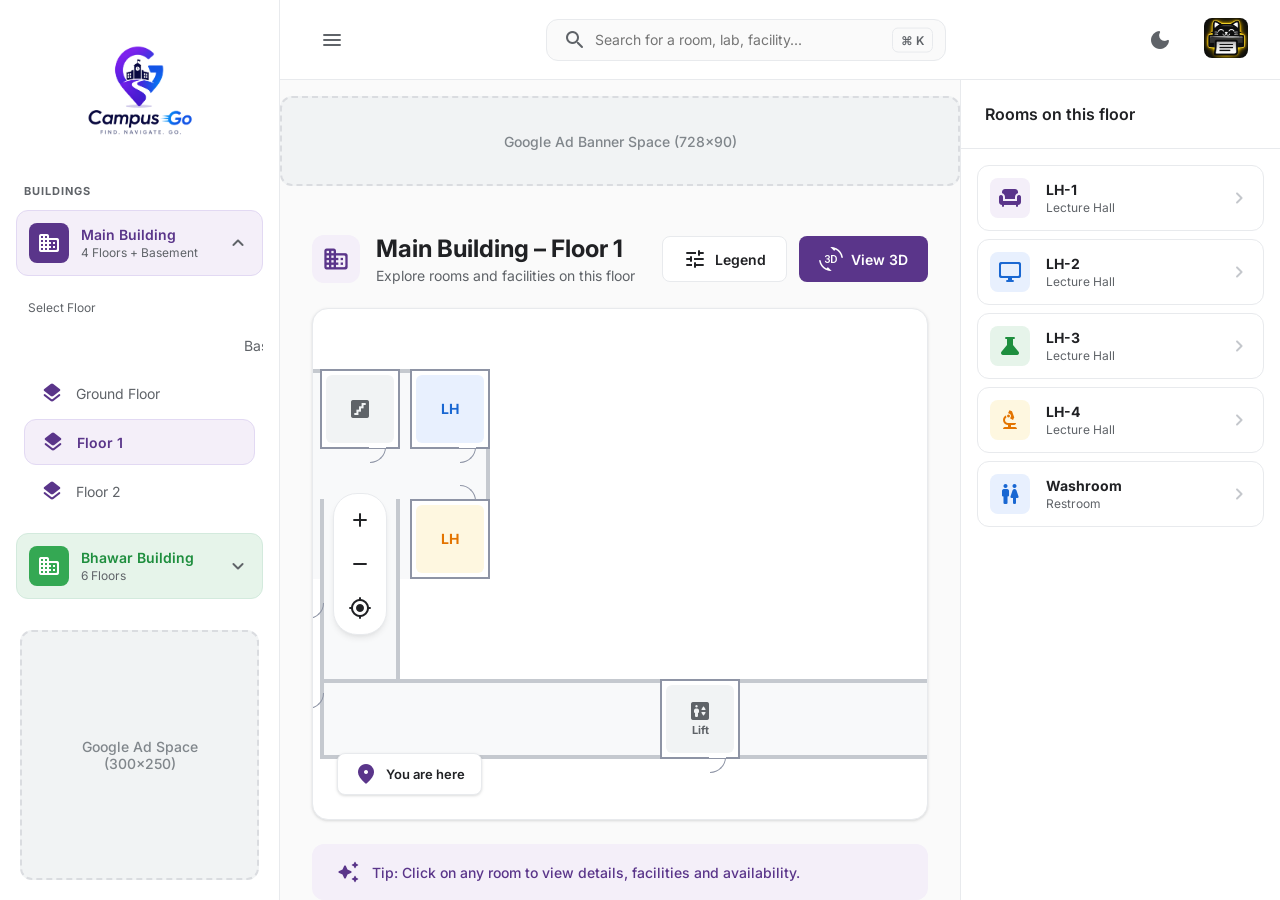
==== floor.html @ 10865688 "feat: complete Campus Go floor map redesign - Renamed files: index.html -> floor.html, styles.css ->" ====
<!DOCTYPE html>
<html lang="en">

<head>
  <meta charset="UTF-8">
  <meta name="viewport" content="width=device-width, initial-scale=1.0">
  <title>Campus Go</title>
  <link href="https://fonts.googleapis.com/css2?family=Inter:wght@400;500;600;700&display=swap" rel="stylesheet">
  <link rel="stylesheet" href="floor.css">
  <!-- Material Icons -->
  <link href="https://fonts.googleapis.com/icon?family=Material+Icons+Round" rel="stylesheet">
</head>

<body>
  <div class="sidebar-overlay" id="sidebar-overlay"></div>
  <div class="app-container">
    <!-- Left Navigation Sidebar -->
    <aside class="sidebar" id="sidebar">
      <div class="sidebar-header">
        <div class="logo-container">
          <img src="CampusGoLogo.png" alt="Campus Go Logo" class="main-logo">
        </div>
      </div>
      <div class="sidebar-content">
        <h2 class="nav-header">BUILDINGS</h2>
        <div class="accordion">
          <!-- Main Building Accordion -->
          <div class="accordion-item active" id="main-building-accordion">
            <button class="accordion-header building-card main-building-card">
              <div class="building-icon-wrap main-building-icon">
                <span class="material-icons-round">domain</span>
              </div>
              <div class="building-info">
                <span class="building-name">Main Building</span>
                <span class="building-floors">4 Floors + Basement</span>
              </div>
              <span class="material-icons-round chevron">expand_more</span>
            </button>
            <div class="accordion-body">
              <div class="floor-list-title">Select Floor</div>
              <ul class="floor-list" data-building="Main">
                <li class="floor-item" data-floor="B">
                  <span class="material-icons-round floor-icon main-floor-icon">basement</span>
                  Basement
                </li>
                <li class="floor-item" data-floor="G">
                  <span class="material-icons-round floor-icon main-floor-icon">layers</span>
                  Ground Floor
                </li>
                <li class="floor-item active" data-floor="1">
                  <span class="material-icons-round floor-icon main-floor-icon">layers</span>
                  Floor 1
                </li>
                <li class="floor-item" data-floor="2">
                  <span class="material-icons-round floor-icon main-floor-icon">layers</span>
                  Floor 2
                </li>
              </ul>
            </div>
          </div>

          <!-- Bhawar Building Accordion -->
          <div class="accordion-item" id="bhawar-building-accordion">
            <button class="accordion-header building-card bhawar-building-card">
              <div class="building-icon-wrap bhawar-building-icon">
                <span class="material-icons-round">business</span>
              </div>
              <div class="building-info">
                <span class="building-name">Bhawar Building</span>
                <span class="building-floors">6 Floors</span>
              </div>
              <span class="material-icons-round chevron">expand_more</span>
            </button>
            <div class="accordion-body">
              <div class="floor-list-title">Select Floor</div>
              <ul class="floor-list" data-building="Bhawar">
                <li class="floor-item" data-floor="G">
                  <span class="material-icons-round floor-icon bhawar-floor-icon">layers</span>
                  Ground Floor
                </li>
                <li class="floor-item" data-floor="1">
                  <span class="material-icons-round floor-icon bhawar-floor-icon">layers</span>
                  Floor 1
                </li>
                <li class="floor-item" data-floor="2">
                  <span class="material-icons-round floor-icon bhawar-floor-icon">layers</span>
                  Floor 2
                </li>
                <li class="floor-item" data-floor="3">
                  <span class="material-icons-round floor-icon bhawar-floor-icon">layers</span>
                  Floor 3
                </li>
                <li class="floor-item" data-floor="4">
                  <span class="material-icons-round floor-icon bhawar-floor-icon">layers</span>
                  Floor 4
                </li>
                <li class="floor-item" data-floor="5">
                  <span class="material-icons-round floor-icon bhawar-floor-icon">layers</span>
                  Floor 5
                </li>
              </ul>
            </div>
          </div>
        </div>
      </div>
      <!-- Sidebar Ad Placeholder -->
      <div class="ad-placeholder sidebar-ad">
        <span>Google Ad Space<br>(300x250)</span>
      </div>
    </aside>

    <div class="main-wrapper">
      <!-- Topbar -->
      <header class="topbar">
        <button id="mobile-menu-btn" class="icon-button mobile-only">
          <span class="material-icons-round">menu</span>
        </button>
        <!-- Mobile Brand (logo + name, shown only on mobile) -->
        <div class="mobile-brand">
          <img src="CampusGoLogo.png" alt="Campus Go" class="brand-logo-img">
        </div>
        <div class="search-container" style="position: relative;">
          <span class="material-icons-round search-icon">search</span>
          <input type="text" id="search-input" placeholder="Search for a room, lab, facility..." class="search-input"
            autocomplete="off">
          <div class="search-shortcut">⌘ K</div>
          <div id="search-results" class="search-results hidden"></div>
        </div>
        <div class="topbar-actions">
          <button id="theme-toggle" class="icon-button theme-toggle-btn" title="Toggle Dark/Light Mode">
            <span class="material-icons-round">dark_mode</span>
          </button>
          <div class="partner-logo">
            <img src="CopyKatlogo.jpeg" alt="CopyKat Logo" style="height: 40px; width: auto; border-radius: 8px;">
          </div>
        </div>
      </header>

      <div class="content-wrapper">
        <!-- Main Dashboard Area -->
        <main class="main-content">
          <!-- Banner Ad Placeholder -->
          <div class="ad-placeholder banner-ad">
            <span>Google Ad Banner Space (728x90)</span>
          </div>

          <div class="views-container">
            <!-- View 1: Floor Map Layout -->
            <section id="view-map" class="view-section active">
              <div class="view-header">
                <div class="header-title-row">
                  <div class="header-icon-wrap">
                    <span class="material-icons-round">domain</span>
                  </div>
                  <div class="header-text">
                    <h2 id="map-title">Main Building – Floor 1</h2>
                    <p class="subtitle">Explore rooms and facilities on this floor</p>
                  </div>
                </div>
                <div class="header-buttons">
                  <button id="legend-btn" class="btn btn-outline btn-sm">
                    <span class="material-icons-round">tune</span> Legend
                  </button>
                  <button id="view-3d-btn" class="btn btn-primary btn-sm">
                    <span class="material-icons-round">3d_rotation</span> <span class="btn-text">View 3D</span>
                  </button>
                </div>
              </div>

              <div class="map-container">
                <!-- Zoom Controls -->
                <div class="map-controls">
                  <button id="zoom-in" class="control-btn"><span class="material-icons-round">add</span></button>
                  <button id="zoom-out" class="control-btn"><span class="material-icons-round">remove</span></button>
                  <button id="reset-zoom" class="control-btn"><span
                      class="material-icons-round">my_location</span></button>
                </div>

                <!-- Bhawar Building Map (L shape from image) -->
                <div class="floor-map bhawar-map hidden" id="bhawar-map">
                  <div class="hallway bhawar-hallway"></div>
                  <div class="hallway bhawar-hallway-v"></div>

                  <!-- Row 1 -->
                  <div class="room" id="b-023" data-room-name="B-023">
                    <div class="door-x door-b"></div>
                    <div class="room-inner room-purple">
                      <span class="room-label">B-023</span>
                    </div>
                  </div>
                  <div class="room" id="b-024" data-room-name="B-024">
                    <div class="door-x door-b"></div>
                    <div class="room-inner room-blue">
                      <span class="room-label">B-024</span>
                    </div>
                  </div>
                  <div class="room" id="b-washroom-1" data-room-name="Washroom">
                    <div class="door-x door-b"></div>
                    <div class="room-inner room-restroom">
                      <span class="material-icons-round icon-blue">man</span>
                      <span class="material-icons-round icon-red">woman</span>
                    </div>
                  </div>
                  <div class="room" id="b-025" data-room-name="B-025">
                    <div class="door-x door-b"></div>
                    <div class="room-inner room-green">
                      <span class="room-label">B-025</span>
                    </div>
                  </div>
                  <div class="room" id="b-026" data-room-name="B-026">
                    <div class="door-x door-b"></div>
                    <div class="room-inner room-yellow">
                      <span class="room-label">B-026</span>
                    </div>
                  </div>
                  <div class="room" id="b-027" data-room-name="B-027">
                    <div class="door-x door-b"></div>
                    <div class="room-inner room-pink">
                      <span class="room-label">B-027</span>
                    </div>
                  </div>
                  <div class="room" id="b-028" data-room-name="B-028">
                    <div class="door-x door-b"></div>
                    <div class="room-inner room-purple">
                      <span class="room-label">B-028</span>
                    </div>
                  </div>

                  <!-- Row 3 -->
                  <div class="room" id="b-lh8" data-room-name="LH-8">
                    <div class="door-x door-t"></div>
                    <div class="room-inner room-blue">
                      <span class="room-label">LH-8</span>
                    </div>
                  </div>
                  <div class="room" id="b-lh7" data-room-name="LH-7">
                    <div class="door-x door-t"></div>
                    <div class="room-inner room-green">
                      <span class="room-label">LH-7</span>
                    </div>
                  </div>
                  <div class="room" id="b-stairs-lh" data-room-name="Stairs">
                    <div class="door-x door-t"></div>
                    <div class="room-inner room-neutral"><span class="material-icons-round">stairs</span></div>
                  </div>
                  <div class="room" id="b-lh6" data-room-name="LH-6">
                    <div class="door-x door-t"></div>
                    <div class="room-inner room-yellow">
                      <span class="room-label">LH-6</span>
                    </div>
                  </div>
                  <div class="room" id="b-lh5" data-room-name="LH-5">
                    <div class="door-x door-t"></div>
                    <div class="room-inner room-pink">
                      <span class="room-label">LH-5</span>
                    </div>
                  </div>
                  <div class="room" id="b-lift" data-room-name="Lift">
                    <div class="door-x door-r"></div>
                    <div class="room-inner room-neutral">
                      <span class="material-icons-round">elevator</span>
                      <span class="room-label" style="font-size:12px;">Lift</span>
                    </div>
                  </div>
                  <div class="room" id="b-001" data-room-name="B-001">
                    <div class="door-x door-l"></div>
                    <div class="room-inner room-blue">
                      <span class="room-label">B-001</span>
                    </div>
                  </div>

                  <!-- Row 4 -->
                  <div class="room" id="b-stairs">
                    <div class="door-x door-r"></div>
                    <div class="room-inner room-neutral">
                      <span class="material-icons-round">stairs</span>
                    </div>
                  </div>
                  <div class="room" id="b-002" data-room-name="B-002">
                    <div class="door-x door-l"></div>
                    <div class="room-inner room-pink">
                      <span class="room-label">B-002</span>
                    </div>
                  </div>

                  <!-- Row 5 -->
                  <div class="room" id="b-lh4" data-room-name="LH-4">
                    <div class="door-x door-r"></div>
                    <div class="room-inner room-green">
                      <span class="room-label">LH-4</span>
                    </div>
                  </div>
                  <div class="room" id="b-003" data-room-name="B-003">
                    <div class="door-x door-l"></div>
                    <div class="room-inner room-green">
                      <span class="room-label">B-003</span>
                    </div>
                  </div>

                  <!-- Row 6 -->
                  <div class="room" id="b-004" data-room-name="B-004">
                    <div class="door-x door-l"></div>
                    <div class="room-inner room-yellow">
                      <span class="room-label">B-004</span>
                    </div>
                  </div>

                  <!-- Row 7 -->
                  <div class="room" id="b-lh3" data-room-name="LH-3">
                    <div class="door-x door-r"></div>
                    <div class="room-inner room-purple">
                      <span class="room-label">LH-3</span>
                    </div>
                  </div>

                  <!-- Row 8 -->
                  <div class="room" id="b-washroom-2" data-room-name="Washroom">
                    <div class="door-x door-l"></div>
                    <div class="room-inner room-restroom">
                      <span class="material-icons-round icon-blue">man</span>
                      <span class="material-icons-round icon-red">woman</span>
                    </div>
                  </div>
                </div>

                <!-- Bhawar Building Map (Floor 1) -->
                <div class="floor-map bhawar-map-1 hidden" id="bhawar-map-1">
                  <div class="hallway bhawar-hallway-1-h"></div>
                  <div class="hallway bhawar-hallway-1-v"></div>

                  <!-- Row 1 -->
                  <div class="room" id="b1-123" data-room-name="B-123">
                    <div class="door-x door-b"></div>
                    <div class="room-inner room-purple"><span class="room-label">B-123</span></div>
                  </div>
                  <div class="room" id="b1-124" data-room-name="B-124">
                    <div class="door-x door-b"></div>
                    <div class="room-inner room-blue"><span class="room-label">B-124</span></div>
                  </div>
                  <div class="room" id="b1-washroom-1" data-room-name="Washroom">
                    <div class="door-x door-b"></div>
                    <div class="room-inner room-restroom">
                      <span class="material-icons-round icon-blue">man</span>
                      <span class="material-icons-round icon-red">woman</span>
                    </div>
                  </div>

                  <div class="room" id="b1-125" data-room-name="B-125">
                    <div class="door-x door-b"></div>
                    <div class="room-inner room-yellow"><span class="room-label">B-125</span></div>
                  </div>
                  <div class="room" id="b1-126" data-room-name="B-126">
                    <div class="door-x door-b"></div>
                    <div class="room-inner room-pink"><span class="room-label">B-126</span></div>
                  </div>
                  <div class="room" id="b1-127" data-room-name="B-127">
                    <div class="door-x door-b"></div>
                    <div class="room-inner room-purple"><span class="room-label">B-127</span></div>
                  </div>
                  <div class="room" id="b1-128" data-room-name="B-128 Computer Lab">
                    <div class="door-x door-b"></div>
                    <div class="room-inner room-blue">
                      <span class="room-label">B-128</span>
                      <span class="room-type">Computer Lab</span>
                    </div>
                  </div>

                  <!-- Row 3 -->
                  <div class="room" id="b1-lh16" data-room-name="LH-16">
                    <div class="door-x door-t"></div>
                    <div class="room-inner room-green"><span class="room-label">LH-16</span></div>
                  </div>
                  <div class="room" id="b1-lh15" data-room-name="LH-15">
                    <div class="door-x door-t"></div>
                    <div class="room-inner room-yellow"><span class="room-label">LH-15</span></div>
                  </div>
                  <div class="room" id="b1-stairs-lh" data-room-name="Stairs">
                    <div class="door-x door-t"></div>
                    <div class="room-inner room-neutral"><span class="material-icons-round">stairs</span></div>
                  </div>
                  <div class="room" id="b1-lh14" data-room-name="LH-14">
                    <div class="door-x door-t"></div>
                    <div class="room-inner room-pink"><span class="room-label">LH-14</span></div>
                  </div>
                  <div class="room" id="b1-lh13" data-room-name="LH-13">
                    <div class="door-x door-t"></div>
                    <div class="room-inner room-purple"><span class="room-label">LH-13</span></div>
                  </div>
                  <div class="room" id="b1-stairs-top" data-room-name="Stairs">
                    <div class="door-x door-r"></div>
                    <div class="room-inner room-neutral"><span class="material-icons-round">stairs</span></div>
                  </div>
                  <div class="room" id="b1-lift" data-room-name="Lift">
                    <div class="door-x door-r"></div>
                    <div class="room-inner room-neutral">
                      <span class="material-icons-round">elevator</span>
                      <span class="room-label" style="font-size:12px;">Lift</span>
                    </div>
                  </div>
                  <div class="room" id="b1-101" data-room-name="B-101">
                    <div class="door-x door-l"></div>
                    <div class="room-inner room-blue"><span class="room-label">B-101</span></div>
                  </div>

                  <!-- Row 4 -->
                  <div class="room" id="b1-stairs-bot" data-room-name="Stairs">
                    <div class="door-x door-r"></div>
                    <div class="room-inner room-neutral"><span class="material-icons-round">stairs</span></div>
                  </div>
                  <div class="room" id="b1-102" data-room-name="B-102">
                    <div class="door-x door-l"></div>
                    <div class="room-inner room-green"><span class="room-label">B-102</span></div>
                  </div>

                  <!-- Row 5 -->
                  <div class="room" id="b1-lh12" data-room-name="LH-12">
                    <div class="door-x door-r"></div>
                    <div class="room-inner room-yellow"><span class="room-label">LH-12</span></div>
                  </div>
                  <div class="room" id="b1-103" data-room-name="B-103">
                    <div class="door-x door-l"></div>
                    <div class="room-inner room-pink"><span class="room-label">B-103</span></div>
                  </div>

                  <!-- Row 6 -->
                  <div class="room" id="b1-lh11" data-room-name="LH-11">
                    <div class="door-x door-r"></div>
                    <div class="room-inner room-purple"><span class="room-label">LH-11</span></div>
                  </div>
                  <div class="room" id="b1-104" data-room-name="B-104 Computer Lab">
                    <div class="door-x door-l"></div>
                    <div class="room-inner room-blue">
                      <span class="room-label">B-104</span>
                      <span class="room-type">Computer Lab</span>
                    </div>
                  </div>

                  <!-- Row 7 -->
                  <div class="room" id="b1-washroom-2" data-room-name="Washroom">
                    <div class="door-x door-l"></div>
                    <div class="room-inner room-restroom">
                      <span class="material-icons-round icon-blue">man</span>
                      <span class="material-icons-round icon-red">woman</span>
                    </div>
                  </div>
                </div>

                <!-- Bhawar Building Map (Floor 2) -->
                <div class="floor-map bhawar-map-2 hidden" id="bhawar-map-2">
                  <div class="hallway bhawar-hallway-2-h"></div>
                  <div class="hallway bhawar-hallway-2-v"></div>

                  <!-- Row 1 -->
                  <div class="room" id="b2-225" data-room-name="B-225">
                    <div class="door-x door-b"></div>
                    <div class="room-inner room-purple"><span class="room-label">B-225</span></div>
                  </div>
                  <div class="room" id="b2-226" data-room-name="B-226 Computer Lab">
                    <div class="door-x door-b"></div>
                    <div class="room-inner room-blue">
                      <span class="room-label">B-226</span>
                      <span class="room-type">Computer Lab</span>
                    </div>
                  </div>
                  <div class="room" id="b2-227" data-room-name="B-227 Computer Lab">
                    <div class="door-x door-b"></div>
                    <div class="room-inner room-green">
                      <span class="room-label">B-227</span>
                      <span class="room-type">Computer Lab</span>
                    </div>
                  </div>
                  <div class="room" id="b2-228" data-room-name="B-228">
                    <div class="door-x door-b"></div>
                    <div class="room-inner room-yellow"><span class="room-label">B-228</span></div>
                  </div>

                  <!-- Row 3 -->
                  <div class="room" id="b2-lh22" data-room-name="LH-22">
                    <div class="door-x door-t"></div>
                    <div class="room-inner room-pink"><span class="room-label">LH-22</span></div>
                  </div>
                  <div class="room" id="b2-lh21" data-room-name="LH-21">
                    <div class="door-x door-t"></div>
                    <div class="room-inner room-purple"><span class="room-label">LH-21</span></div>
                  </div>
                  <div class="room" id="b2-stairs-top" data-room-name="Stairs">
                    <div class="door-x door-r"></div>
                    <div class="room-inner room-neutral"><span class="material-icons-round">stairs</span></div>
                  </div>
                  <div class="room" id="b2-lift" data-room-name="Lift">
                    <div class="door-x door-r"></div>
                    <div class="room-inner room-neutral">
                      <span class="material-icons-round">elevator</span>
                      <span class="room-label" style="font-size:12px;">Lift</span>
                    </div>
                  </div>
                  <div class="room" id="b2-201" data-room-name="B-201">
                    <div class="door-x door-l"></div>
                    <div class="room-inner room-blue"><span class="room-label">B-201</span></div>
                  </div>

                  <!-- Row 4 -->
                  <div class="room" id="b2-stairs-bot" data-room-name="Stairs">
                    <div class="door-x door-r"></div>
                    <div class="room-inner room-neutral"><span class="material-icons-round">stairs</span></div>
                  </div>
                  <div class="room" id="b2-202" data-room-name="B-202">
                    <div class="door-x door-l"></div>
                    <div class="room-inner room-green"><span class="room-label">B-202</span></div>
                  </div>

                  <!-- Row 5 -->
                  <div class="room" id="b2-lh20" data-room-name="LH-20">
                    <div class="door-x door-r"></div>
                    <div class="room-inner room-yellow"><span class="room-label">LH-20</span></div>
                  </div>
                  <div class="room" id="b2-203" data-room-name="B-203 Chemistry Lab">
                    <div class="door-x door-l"></div>
                    <div class="room-inner room-pink">
                      <span class="room-label">B-203</span>
                      <span class="room-type">Chemistry Lab</span>
                    </div>
                  </div>

                  <!-- Row 6 -->
                  <div class="room" id="b2-lh19" data-room-name="LH-19">
                    <div class="door-x door-r"></div>
                    <div class="room-inner room-purple"><span class="room-label">LH-19</span></div>
                  </div>
                  <div class="room" id="b2-204" data-room-name="B-204 Chemistry Lab">
                    <div class="door-x door-l"></div>
                    <div class="room-inner room-blue">
                      <span class="room-label">B-204</span>
                      <span class="room-type">Chemistry Lab</span>
                    </div>
                  </div>

                  <!-- Row 7 -->
                  <div class="room" id="b2-washroom" data-room-name="Washroom">
                    <div class="door-x door-l"></div>
                    <div class="room-inner room-restroom">
                      <span class="material-icons-round icon-blue">man</span>
                      <span class="material-icons-round icon-red">woman</span>
                    </div>
                  </div>
                </div>

                <!-- Bhawar Building Map (Floor 3) -->
                <div class="floor-map bhawar-map-3 hidden" id="bhawar-map-3">
                  <div class="hallway bhawar-hallway-3-h"></div>
                  <div class="hallway bhawar-hallway-3-v"></div>

                  <!-- Row 1 -->
                  <div class="room" id="b3-325" data-room-name="B-325">
                    <div class="door-x door-b"></div>
                    <div class="room-inner room-purple"><span class="room-label">B-325</span></div>
                  </div>
                  <div class="room" id="b3-326" data-room-name="B-326">
                    <div class="door-x door-b"></div>
                    <div class="room-inner room-blue"><span class="room-label">B-326</span></div>
                  </div>
                  <div class="room" id="b3-327" data-room-name="B-327">
                    <div class="door-x door-b"></div>
                    <div class="room-inner room-green"><span class="room-label">B-327</span></div>
                  </div>
                  <div class="room" id="b3-328" data-room-name="B-328">
                    <div class="door-x door-b"></div>
                    <div class="room-inner room-yellow"><span class="room-label">B-328</span></div>
                  </div>
                  <div class="room" id="b3-faculty" data-room-name="Faculty Area">
                    <div class="door-x door-b"></div>
                    <div class="room-inner room-pink"><span class="room-label">Faculty Area</span></div>
                  </div>

                  <!-- Row 3 -->
                  <div class="room" id="b3-lh30" data-room-name="LH-30">
                    <div class="door-x door-t"></div>
                    <div class="room-inner room-pink"><span class="room-label">LH-30</span></div>
                  </div>
                  <div class="room" id="b3-lh29" data-room-name="LH-29">
                    <div class="door-x door-t"></div>
                    <div class="room-inner room-purple"><span class="room-label">LH-29</span></div>
                  </div>
                  <div class="room" id="b3-stairs-top" data-room-name="Stairs">
                    <div class="door-x door-r"></div>
                    <div class="room-inner room-neutral"><span class="material-icons-round">stairs</span></div>
                  </div>
                  <div class="room" id="b3-lift" data-room-name="Lift">
                    <div class="door-x door-r"></div>
                    <div class="room-inner room-neutral">
                      <span class="material-icons-round">elevator</span>
                      <span class="room-label" style="font-size:12px;">Lift</span>
                    </div>
                  </div>
                  <div class="room" id="b3-301" data-room-name="B-301">
                    <div class="door-x door-l"></div>
                    <div class="room-inner room-blue"><span class="room-label">B-301</span></div>
                  </div>

                  <!-- Row 4 -->
                  <div class="room" id="b3-stairs-bot" data-room-name="Stairs">
                    <div class="door-x door-r"></div>
                    <div class="room-inner room-neutral"><span class="material-icons-round">stairs</span></div>
                  </div>
                  <div class="room" id="b3-302" data-room-name="B-302">
                    <div class="door-x door-l"></div>
                    <div class="room-inner room-green"><span class="room-label">B-302</span></div>
                  </div>

                  <!-- Row 5 -->
                  <div class="room" id="b3-lh28" data-room-name="LH-28">
                    <div class="door-x door-r"></div>
                    <div class="room-inner room-yellow"><span class="room-label">LH-28</span></div>
                  </div>
                  <div class="room" id="b3-303" data-room-name="B-303">
                    <div class="door-x door-l"></div>
                    <div class="room-inner room-pink"><span class="room-label">B-303</span></div>
                  </div>

                  <!-- Row 6 -->
                  <div class="room" id="b3-lh27" data-room-name="LH-27">
                    <div class="door-x door-r"></div>
                    <div class="room-inner room-purple"><span class="room-label">LH-27</span></div>
                  </div>
                  <div class="room" id="b3-304" data-room-name="B-304 Physics Lab">
                    <div class="door-x door-l"></div>
                    <div class="room-inner room-blue">
                      <span class="room-label">B-304</span>
                      <span class="room-type">Physics Lab</span>
                    </div>
                  </div>

                  <!-- Row 7 -->
                  <div class="room" id="b3-washroom" data-room-name="Washroom">
                    <div class="door-x door-l"></div>
                    <div class="room-inner room-restroom">
                      <span class="material-icons-round icon-blue">man</span>
                      <span class="material-icons-round icon-red">woman</span>
                    </div>
                  </div>
                </div>

                <!-- Bhawar Building Map (Floor 4) -->
                <div class="floor-map bhawar-map-4 hidden" id="bhawar-map-4">
                  <div class="hallway bhawar-hallway-4-h"></div>
                  <div class="hallway bhawar-hallway-4-v"></div>

                  <!-- Row 1 -->
                  <div class="room" id="b4-425" data-room-name="B-425">
                    <div class="door-x door-b"></div>
                    <div class="room-inner room-purple"><span class="room-label">B-425</span></div>
                  </div>
                  <div class="room" id="b4-426" data-room-name="B-426">
                    <div class="door-x door-b"></div>
                    <div class="room-inner room-blue"><span class="room-label">B-426</span></div>
                  </div>
                  <div class="room" id="b4-427" data-room-name="B-427">
                    <div class="door-x door-b"></div>
                    <div class="room-inner room-green"><span class="room-label">B-427</span></div>
                  </div>
                  <div class="room" id="b4-428" data-room-name="B-428">
                    <div class="door-x door-b"></div>
                    <div class="room-inner room-yellow"><span class="room-label">B-428</span></div>
                  </div>
                  <div class="room" id="b4-faculty" data-room-name="Faculty Area">
                    <div class="door-x door-b"></div>
                    <div class="room-inner room-pink"><span class="room-label">Faculty Area</span></div>
                  </div>

                  <!-- Row 3 -->
                  <div class="room" id="b4-lh38" data-room-name="LH-38">
                    <div class="door-x door-t"></div>
                    <div class="room-inner room-pink"><span class="room-label">LH-38</span></div>
                  </div>
                  <div class="room" id="b4-lh37" data-room-name="LH-37">
                    <div class="door-x door-t"></div>
                    <div class="room-inner room-purple"><span class="room-label">LH-37</span></div>
                  </div>
                  <div class="room" id="b4-stairs-top" data-room-name="Stair">
                    <div class="door-x door-r"></div>
                    <div class="room-inner room-neutral"><span class="material-icons-round">stairs</span></div>
                  </div>
                  <div class="room" id="b4-lift" data-room-name="Lift">
                    <div class="door-x door-r"></div>
                    <div class="room-inner room-neutral">
                      <span class="material-icons-round">elevator</span>
                      <span class="room-label" style="font-size:12px;">Lift</span>
                    </div>
                  </div>
                  <div class="room" id="b4-lab3" data-room-name="Lab-3 Computer Lab">
                    <div class="door-x door-l"></div>
                    <div class="room-inner room-blue">
                      <span class="room-label">Lab-3</span>
                      <span class="room-type">Computer Lab</span>
                    </div>
                  </div>
                  <div class="room" id="b4-lab4" data-room-name="Lab-4 Computer Lab">
                    <div class="door-x door-l"></div>
                    <div class="room-inner room-green">
                      <span class="room-label">Lab-4</span>
                      <span class="room-type">Computer Lab</span>
                    </div>
                  </div>

                  <!-- Row 4 -->
                  <div class="room" id="b4-stairs-bot" data-room-name="Stair">
                    <div class="door-x door-r"></div>
                    <div class="room-inner room-neutral"><span class="material-icons-round">stairs</span></div>
                  </div>
                  <div class="room" id="b4-402" data-room-name="B-402 / Lab-2 Computer Lab">
                    <div class="door-x door-l"></div>
                    <div class="room-inner room-purple">
                      <span class="room-label">B-402 / Lab-2</span>
                      <span class="room-type">Computer Lab</span>
                    </div>
                  </div>

                  <!-- Row 5 -->
                  <div class="room" id="b4-lh36" data-room-name="LH-36">
                    <div class="door-x door-r"></div>
                    <div class="room-inner room-yellow"><span class="room-label">LH-36</span></div>
                  </div>
                  <div class="room" id="b4-403" data-room-name="B-403">
                    <div class="door-x door-l"></div>
                    <div class="room-inner room-pink"><span class="room-label">B-403</span></div>
                  </div>

                  <!-- Row 6 -->
                  <div class="room" id="b4-lh35" data-room-name="LH-35">
                    <div class="door-x door-r"></div>
                    <div class="room-inner room-purple"><span class="room-label">LH-35</span></div>
                  </div>
                  <div class="room" id="b4-404" data-room-name="B-404">
                    <div class="door-x door-l"></div>
                    <div class="room-inner room-blue"><span class="room-label">B-404</span></div>
                  </div>

                  <!-- Row 7 -->
                  <div class="room" id="b4-washroom" data-room-name="Washroom">
                    <div class="door-x door-l"></div>
                    <div class="room-inner room-restroom">
                      <span class="material-icons-round icon-blue">man</span>
                      <span class="material-icons-round icon-red">woman</span>
                    </div>
                  </div>
                </div>

                <!-- Bhawar Building Map (Floor 5) -->
                <div class="floor-map bhawar-map-5 hidden" id="bhawar-map-5">
                  <div class="hallway bhawar-hallway-5-h"></div>
                  <div class="hallway bhawar-hallway-5-v"></div>

                  <!-- Row 1 -->
                  <div class="room" id="b5-525" data-room-name="B-525">
                    <div class="door-x door-b"></div>
                    <div class="room-inner room-purple"><span class="room-label">B-525</span></div>
                  </div>
                  <div class="room" id="b5-526" data-room-name="B-526">
                    <div class="door-x door-b"></div>
                    <div class="room-inner room-blue"><span class="room-label">B-526</span></div>
                  </div>
                  <div class="room" id="b5-527" data-room-name="B-527">
                    <div class="door-x door-b"></div>
                    <div class="room-inner room-green"><span class="room-label">B-527</span></div>
                  </div>
                  <div class="room" id="b5-528" data-room-name="B-528">
                    <div class="door-x door-b"></div>
                    <div class="room-inner room-yellow"><span class="room-label">B-528</span></div>
                  </div>
                  <div class="room" id="b5-faculty" data-room-name="Faculty Area">
                    <div class="door-x door-b"></div>
                    <div class="room-inner room-pink"><span class="room-label">Faculty Area</span></div>
                  </div>

                  <!-- Row 3 -->
                  <div class="room" id="b5-lh46" data-room-name="LH-46">
                    <div class="door-x door-t"></div>
                    <div class="room-inner room-pink"><span class="room-label">LH-46</span></div>
                  </div>
                  <div class="room" id="b5-lh45" data-room-name="LH-45">
                    <div class="door-x door-t"></div>
                    <div class="room-inner room-purple"><span class="room-label">LH-45</span></div>
                  </div>
                  <div class="room" id="b5-stairs-top" data-room-name="Stairs">
                    <div class="door-x door-r"></div>
                    <div class="room-inner room-neutral"><span class="material-icons-round">stairs</span></div>
                  </div>
                  <div class="room" id="b5-lift" data-room-name="Lift">
                    <div class="door-x door-r"></div>
                    <div class="room-inner room-neutral">
                      <span class="material-icons-round">elevator</span>
                      <span class="room-label" style="font-size:12px;">Lift</span>
                    </div>
                  </div>
                  <div class="room" id="b5-501" data-room-name="B-501">
                    <div class="door-x door-l"></div>
                    <div class="room-inner room-blue"><span class="room-label">B-501</span></div>
                  </div>

                  <!-- Row 4 -->
                  <div class="room" id="b5-stairs-bot" data-room-name="Stairs">
                    <div class="door-x door-r"></div>
                    <div class="room-inner room-neutral"><span class="material-icons-round">stairs</span></div>
                  </div>
                  <div class="room" id="b5-502" data-room-name="B-502">
                    <div class="door-x door-l"></div>
                    <div class="room-inner room-green"><span class="room-label">B-502</span></div>
                  </div>

                  <!-- Row 5 -->
                  <div class="room" id="b5-lh44" data-room-name="LH-44">
                    <div class="door-x door-r"></div>
                    <div class="room-inner room-yellow"><span class="room-label">LH-44</span></div>
                  </div>
                  <div class="room" id="b5-503" data-room-name="B-503">
                    <div class="door-x door-l"></div>
                    <div class="room-inner room-pink"><span class="room-label">B-503</span></div>
                  </div>

                  <!-- Row 6 -->
                  <div class="room" id="b5-lh43" data-room-name="LH-43">
                    <div class="door-x door-r"></div>
                    <div class="room-inner room-purple"><span class="room-label">LH-43</span></div>
                  </div>
                  <div class="room" id="b5-504" data-room-name="B-504">
                    <div class="door-x door-l"></div>
                    <div class="room-inner room-blue"><span class="room-label">B-504</span></div>
                  </div>

                  <!-- Row 7 -->
                  <div class="room" id="b5-washroom" data-room-name="Washroom">
                    <div class="door-x door-l"></div>
                    <div class="room-inner room-restroom">
                      <span class="material-icons-round icon-blue">man</span>
                      <span class="material-icons-round icon-red">woman</span>
                    </div>
                  </div>
                </div>

                <!-- Main Building Basement Map -->
                <div class="floor-map main-map-basement hidden" id="main-map-basement">
                  <!-- Hallway segments -->
                  <div class="hallway main-basement-hallway-h"></div>
                  <div class="hallway main-basement-hallway-v"></div>

                  <!-- Top: Auditorium -->
                  <div class="room" id="m-b-auditorium" data-room-name="Auditorium">
                    <div class="door-x door-b"></div>
                    <div class="room-inner room-purple">
                      <span class="room-label">Auditorium</span>
                    </div>
                  </div>

                  <!-- Left side: Washroom + Stair -->
                  <div class="room" id="m-b-washroom-l" data-room-name="Washroom">
                    <div class="door-x door-r"></div>
                    <div class="room-inner room-restroom">
                      <span class="material-icons-round icon-blue">man</span>
                      <span class="material-icons-round icon-red">woman</span>
                    </div>
                  </div>
                  <div class="room" id="m-b-stair-l" data-room-name="Stairs">
                    <div class="door-x door-r"></div>
                    <div class="room-inner room-neutral">
                      <span class="material-icons-round">stairs</span>
                    </div>
                  </div>

                  <!-- Right side: Washroom + LH + Stair -->
                  <div class="room" id="m-b-washroom-r" data-room-name="Washroom">
                    <div class="door-x door-l"></div>
                    <div class="room-inner room-restroom">
                      <span class="material-icons-round icon-blue">man</span>
                      <span class="material-icons-round icon-red">woman</span>
                    </div>
                  </div>
                  <div class="room" id="m-b-lh" data-room-name="LH">
                    <div class="door-x door-l"></div>
                    <div class="room-inner room-blue">
                      <span class="room-label">LH</span>
                    </div>
                  </div>
                  <div class="room" id="m-b-stair-r" data-room-name="Stairs">
                    <div class="door-x door-l"></div>
                    <div class="room-inner room-neutral">
                      <span class="material-icons-round">stairs</span>
                    </div>
                  </div>
                </div>

                <!-- Main Building Ground Floor Map -->
                <div class="floor-map main-map-ground hidden" id="main-map-ground">
                  <!-- Hallway -->
                  <div class="hallway main-ground-hallway-h"></div>
                  <div class="hallway main-ground-hallway-v"></div>

                  <!-- LH Wing (top-left 4 LH rooms) -->
                  <div class="room" id="m-g-lh1" data-room-name="LH-1">
                    <div class="door-x door-b"></div>
                    <div class="room-inner room-purple"><span class="room-label">LH</span></div>
                  </div>
                  <div class="room" id="m-g-lh2" data-room-name="LH-2">
                    <div class="door-x door-b"></div>
                    <div class="room-inner room-blue"><span class="room-label">LH</span></div>
                  </div>
                  <div class="room" id="m-g-lh3" data-room-name="LH-3">
                    <div class="door-x door-t"></div>
                    <div class="room-inner room-green"><span class="room-label">LH</span></div>
                  </div>
                  <div class="room" id="m-g-lh4" data-room-name="LH-4">
                    <div class="door-x door-t"></div>
                    <div class="room-inner room-yellow"><span class="room-label">LH</span></div>
                  </div>

                  <!-- Left side: Washroom -->
                  <div class="room" id="m-g-washroom" data-room-name="Washroom">
                    <div class="door-x door-r"></div>
                    <div class="room-inner room-restroom">
                      <span class="material-icons-round icon-blue">man</span>
                      <span class="material-icons-round icon-red">woman</span>
                    </div>
                  </div>

                  <!-- Left side Stair -->
                  <div class="room" id="m-g-stair-l" data-room-name="Stairs">
                    <div class="door-x door-r"></div>
                    <div class="room-inner room-neutral">
                      <span class="material-icons-round">stairs</span>
                    </div>
                  </div>

                  <!-- Lift -->
                  <div class="room" id="m-g-lift" data-room-name="Lift">
                    <div class="door-x door-b"></div>
                    <div class="room-inner room-neutral">
                      <span class="material-icons-round">elevator</span>
                      <span class="room-label" style="font-size:11px;">Lift</span>
                    </div>
                  </div>

                  <!-- Cyber Security Lab -->
                  <div class="room" id="m-g-cyber-lab" data-room-name="Cyber Security Lab">
                    <div class="door-x door-t"></div>
                    <div class="room-inner room-pink">
                      <span class="room-label" style="font-size:11px;">Cyber Security Lab</span>
                    </div>
                  </div>

                  <!-- Computer Lab -->
                  <div class="room" id="m-g-computer-lab" data-room-name="Computer Lab">
                    <div class="door-x door-t"></div>
                    <div class="room-inner room-blue">
                      <span class="room-label" style="font-size:11px;">Computer Lab</span>
                    </div>
                  </div>

                  <!-- Student Section -->
                  <div class="room" id="m-g-student-section" data-room-name="Student Section">
                    <div class="door-x door-b"></div>
                    <div class="room-inner room-yellow">
                      <span class="room-label" style="font-size:12px;">Student Section</span>
                    </div>
                  </div>

                  <!-- Right Stair -->
                  <div class="room" id="m-g-stair-r" data-room-name="Stairs">
                    <div class="door-x door-l"></div>
                    <div class="room-inner room-neutral">
                      <span class="material-icons-round">stairs</span>
                    </div>
                  </div>
                </div>

                <!-- Main Building Floor 1 Map -->
                <div class="floor-map main-map" id="main-map">
                  <div class="hallway main-hallway"></div>
                  <div class="hallway main-hallway-arm"></div>
                  <div class="hallway main-hallway-bot"></div>

                  <!-- LH wing (top-left, 4 LH rooms in 2x2) -->
                  <div class="room" id="m-f1-lh1" data-room-name="LH-1">
                    <div class="door-x door-b"></div>
                    <div class="room-inner room-purple"><span class="room-label">LH</span></div>
                  </div>
                  <div class="room" id="m-f1-lh2" data-room-name="LH-2">
                    <div class="door-x door-b"></div>
                    <div class="room-inner room-blue"><span class="room-label">LH</span></div>
                  </div>
                  <div class="room" id="m-f1-lh3" data-room-name="LH-3">
                    <div class="door-x door-t"></div>
                    <div class="room-inner room-green"><span class="room-label">LH</span></div>
                  </div>
                  <div class="room" id="m-f1-lh4" data-room-name="LH-4">
                    <div class="door-x door-t"></div>
                    <div class="room-inner room-yellow"><span class="room-label">LH</span></div>
                  </div>

                  <!-- Stair (top center) -->
                  <div class="room" id="m-f1-stair-top" data-room-name="Stairs">
                    <div class="door-x door-b"></div>
                    <div class="room-inner room-neutral">
                      <span class="material-icons-round">stairs</span>
                    </div>
                  </div>

                  <!-- Washroom -->
                  <div class="room" id="m-f1-washroom" data-room-name="Washroom">
                    <div class="door-x door-r"></div>
                    <div class="room-inner room-restroom">
                      <span class="material-icons-round icon-blue">man</span>
                      <span class="material-icons-round icon-red">woman</span>
                    </div>
                  </div>

                  <!-- Lift -->
                  <div class="room" id="m-f1-lift" data-room-name="Lift">
                    <div class="door-x door-b"></div>
                    <div class="room-inner room-neutral">
                      <span class="material-icons-round">elevator</span>
                      <span class="room-label" style="font-size:11px;">Lift</span>
                    </div>
                  </div>

                  <!-- Bottom-left Stair -->
                  <div class="room" id="m-f1-stair-bot" data-room-name="Stairs">
                    <div class="door-x door-r"></div>
                    <div class="room-inner room-neutral">
                      <span class="material-icons-round">stairs</span>
                    </div>
                  </div>
                </div>

                <!-- Main Building Floor 2 Map -->
                <div class="floor-map main-map-f2 hidden" id="main-map-f2">
                  <div class="hallway main-f2-hallway-h"></div>
                  <div class="hallway main-f2-hallway-v"></div>
                  <div class="hallway main-f2-hallway-bot"></div>

                  <!-- LH Wing (4 LH rooms top-left, 2x2) -->
                  <div class="room" id="m-f2-lh1" data-room-name="LH-1">
                    <div class="door-x door-b"></div>
                    <div class="room-inner room-purple"><span class="room-label">LH</span></div>
                  </div>
                  <div class="room" id="m-f2-lh2" data-room-name="LH-2">
                    <div class="door-x door-b"></div>
                    <div class="room-inner room-blue"><span class="room-label">LH</span></div>
                  </div>
                  <div class="room" id="m-f2-lh3" data-room-name="LH-3">
                    <div class="door-x door-t"></div>
                    <div class="room-inner room-green"><span class="room-label">LH</span></div>
                  </div>
                  <div class="room" id="m-f2-lh4" data-room-name="LH-4">
                    <div class="door-x door-t"></div>
                    <div class="room-inner room-yellow"><span class="room-label">LH</span></div>
                  </div>

                  <!-- Stair top -->
                  <div class="room" id="m-f2-stair-top" data-room-name="Stairs">
                    <div class="door-x door-b"></div>
                    <div class="room-inner room-neutral">
                      <span class="material-icons-round">stairs</span>
                    </div>
                  </div>

                  <!-- Washroom -->
                  <div class="room" id="m-f2-washroom" data-room-name="Washroom">
                    <div class="door-x door-r"></div>
                    <div class="room-inner room-restroom">
                      <span class="material-icons-round icon-blue">man</span>
                      <span class="material-icons-round icon-red">woman</span>
                    </div>
                  </div>

                  <!-- Stair bottom -->
                  <div class="room" id="m-f2-stair-bot" data-room-name="Stairs">
                    <div class="door-x door-r"></div>
                    <div class="room-inner room-neutral">
                      <span class="material-icons-round">stairs</span>
                    </div>
                  </div>

                  <!-- Lift -->
                  <div class="room" id="m-f2-lift" data-room-name="Lift">
                    <div class="door-x door-b"></div>
                    <div class="room-inner room-neutral">
                      <span class="material-icons-round">elevator</span>
                      <span class="room-label" style="font-size:11px;">Lift</span>
                    </div>
                  </div>

                  <!-- Computer Lab -->
                  <div class="room" id="m-f2-computer-lab" data-room-name="Computer Lab">
                    <div class="door-x door-t"></div>
                    <div class="room-inner room-blue">
                      <span class="room-label" style="font-size:11px;">Computer Lab</span>
                    </div>
                  </div>

                  <!-- Library -->
                  <div class="room" id="m-f2-library" data-room-name="Library">
                    <div class="door-x door-l"></div>
                    <div class="room-inner room-green">
                      <span class="room-label" style="font-size:13px;">Library</span>
                    </div>
                  </div>
                </div>

                <div class="legend-badge">
                  <span class="material-icons-round">location_on</span> You are here
                </div>
              </div>

              <div class="tip-bar">
                <span class="material-icons-round">auto_awesome</span>
                Tip: Click on any room to view details, facilities and availability.
              </div>
            </section>

            <!-- View 2: Report an Issue Flow (Hidden by default) -->
            <section id="view-report" class="view-section">
              <div class="report-page-header">
                <div class="report-title-area">
                  <button id="btn-back" class="icon-button back-btn" style="margin-right: 16px;">
                    <span class="material-icons-round">arrow_back</span>
                  </button>
                  <div>
                    <h2>Report / Update Room</h2>
                    <p class="subtitle">Help others by updating the status or reporting an issue.</p>
                  </div>
                </div>
                <button id="btn-change-room" class="btn btn-outline"
                  onclick="document.getElementById('btn-back').click()">
                  <span class="material-icons-round">edit_square</span> Change Room
                </button>
              </div>

              <div class="room-breadcrumbs">
                <div class="breadcrumb-pill">
                  <div class="pill-icon bg-purple-light"><span class="material-icons-round text-purple">business</span>
                  </div>
                  <div class="pill-text">
                    <div class="pill-title" id="bc-building">Main Building</div>
                    <div class="pill-subtitle" id="bc-floor">Floor 2</div>
                  </div>
                </div>
                <span class="material-icons-round breadcrumb-arrow">chevron_right</span>
                <div class="breadcrumb-pill">
                  <div class="pill-icon bg-blue-light"><span class="material-icons-round text-blue"
                      id="bc-icon">desktop_windows</span></div>
                  <div class="pill-text">
                    <div class="pill-title" id="bc-room">Room 203</div>
                    <div class="pill-subtitle" id="bc-room-type">Computer Lab</div>
                  </div>
                </div>
              </div>

              <!-- Mobile-only Change Room Button (shown below breadcrumbs) -->
              <button class="btn btn-outline mobile-change-room-btn" style="display:none;"
                onclick="document.getElementById('btn-back').click()">
                <span class="material-icons-round">edit_square</span> Change Room
              </button>

              <div id="issue-form-container" class="issue-form-container">
                <div class="issue-section">
                  <h3>1. Update Room Status</h3>
                  <div class="status-cards-container">
                    <label class="status-card occupied-card">
                      <input type="radio" name="room-status" value="occupied" id="radio-occupied" checked>
                      <div class="status-card-content">
                        <span class="material-icons-round status-icon text-pink">schedule</span>
                        <div class="status-text">
                          <div class="status-title">Occupied</div>
                          <div class="status-desc">Class is going on</div>
                        </div>
                        <div class="radio-circle"></div>
                      </div>
                    </label>
                    <label class="status-card vacant-card">
                      <input type="radio" name="room-status" value="vacant" id="radio-vacant">
                      <div class="status-card-content">
                        <span class="material-icons-round status-icon text-green">check_circle</span>
                        <div class="status-text">
                          <div class="status-title">Vacant</div>
                          <div class="status-desc">Room is empty and available</div>
                        </div>
                        <div class="radio-circle"></div>
                      </div>
                    </label>
                    <label class="status-card issue-card-status">
                      <input type="radio" name="room-status" value="issue" id="radio-issue">
                      <div class="status-card-content">
                        <span class="material-icons-round status-icon text-yellow">warning_amber</span>
                        <div class="status-text">
                          <div class="status-title">Issue / Not Working</div>
                          <div class="status-desc">There is an issue in the room</div>
                        </div>
                        <div class="radio-circle"></div>
                      </div>
                    </label>
                  </div>
                </div>

                <div class="issue-section" id="section-select-issue">
                  <h3>2. Select Issue <span class="subtitle-inline">(Select all that apply)</span></h3>
                  <div class="issue-grid horizontal-grid">
                    <div class="issue-card" data-issue="Computer">
                      <div class="issue-card-left">
                        <div class="issue-icon-wrap bg-purple-light"><span
                            class="material-icons-round text-purple">desktop_windows</span></div>
                        <span class="issue-name">Computer not working</span>
                      </div>
                      <div class="checkbox-square"></div>
                    </div>
                    <div class="issue-card" data-issue="Projector">
                      <div class="issue-card-left">
                        <div class="issue-icon-wrap bg-purple-light"><span
                            class="material-icons-round text-purple">videocam</span></div>
                        <span class="issue-name">Projector not working</span>
                      </div>
                      <div class="checkbox-square"></div>
                    </div>
                    <div class="issue-card" data-issue="Login Error">
                      <div class="issue-card-left">
                        <div class="issue-icon-wrap bg-purple-light"><span
                            class="material-icons-round text-purple">vpn_key</span></div>
                        <span class="issue-name">Computer login error</span>
                      </div>
                      <div class="checkbox-square"></div>
                    </div>
                    <div class="issue-card" data-issue="AC">
                      <div class="issue-card-left">
                        <div class="issue-icon-wrap bg-purple-light"><span
                            class="material-icons-round text-purple">ac_unit</span></div>
                        <span class="issue-name">AC not working</span>
                      </div>
                      <div class="checkbox-square"></div>
                    </div>
                    <div class="issue-card" data-issue="Fan">
                      <div class="issue-card-left">
                        <div class="issue-icon-wrap bg-purple-light"><span
                            class="material-icons-round text-purple">mode_fan</span></div>
                        <span class="issue-name">Fan issue</span>
                      </div>
                      <div class="checkbox-square"></div>
                    </div>
                    <div class="issue-card" data-issue="Custom">
                      <div class="issue-card-left">
                        <div class="issue-icon-wrap bg-purple-light"><span
                            class="material-icons-round text-purple">more_horiz</span></div>
                        <span class="issue-name">Other (Custom issue)</span>
                      </div>
                      <div class="checkbox-square"></div>
                    </div>
                  </div>
                </div>

                <div class="issue-section">
                  <h3>3. Additional Details <span class="subtitle-inline">(Optional)</span></h3>
                  <div class="textarea-wrapper">
                    <textarea id="issue-details" placeholder="Add any additional details..." maxlength="300"></textarea>
                    <div class="char-counter"><span id="char-count">0</span>/300</div>
                  </div>
                </div>
                <div class="form-actions">
                  <button id="btn-cancel" class="btn btn-outline">Cancel</button>
                  <button id="btn-submit" class="btn btn-primary">
                    <span class="material-icons-round">send</span> Submit Report
                  </button>
                </div>
              </div>
            </section>

            <!-- Sticky Submit Bar (mobile only) -->
            <div class="sticky-submit-bar">
              <button id="btn-submit-mobile" class="btn btn-primary">
                <span class="material-icons-round">send</span> Submit Report
              </button>
            </div>

            <!-- View 3: Faculty Area -->
            <section id="view-faculty" class="view-section">
              <div class="report-page-header">
                <div class="report-title-area">
                  <button id="btn-back-faculty" class="icon-button back-btn" style="margin-right: 16px;">
                    <span class="material-icons-round">arrow_back</span>
                  </button>
                  <div>
                    <h2>Faculties's office</h2>
                    <p class="subtitle">Directory of faculty members in this area</p>
                  </div>
                </div>
              </div>
              <div class="faculty-list"
                style="display: grid; grid-template-columns: repeat(auto-fill, minmax(250px, 1fr)); gap: 16px; margin-top: 24px;">
                <div class="faculty-card"
                  style="padding: 20px; border: 1px solid var(--border-color); border-radius: var(--radius-md); background: var(--surface-color); display: flex; align-items: center; gap: 16px;">
                  <div
                    style="width: 48px; height: 48px; background: var(--brand-purple-light); color: var(--brand-purple); border-radius: 50%; display: flex; align-items: center; justify-content: center; font-size: 20px; font-weight: bold;">
                  </div>
                  <div style="flex: 1;">
                    <div
                      style="height: 16px; background-color: var(--color-neutral); border-radius: 4px; margin-bottom: 8px; width: 70%;">
                    </div>
                    <div style="height: 12px; background-color: var(--color-neutral); border-radius: 4px; width: 50%;">
                    </div>
                  </div>
                </div>
                <div class="faculty-card"
                  style="padding: 20px; border: 1px solid var(--border-color); border-radius: var(--radius-md); background: var(--surface-color); display: flex; align-items: center; gap: 16px;">
                  <div
                    style="width: 48px; height: 48px; background: var(--bg-blue-light); color: var(--text-blue); border-radius: 50%; display: flex; align-items: center; justify-content: center; font-size: 20px; font-weight: bold;">
                  </div>
                  <div style="flex: 1;">
                    <div
                      style="height: 16px; background-color: var(--color-neutral); border-radius: 4px; margin-bottom: 8px; width: 80%;">
                    </div>
                    <div style="height: 12px; background-color: var(--color-neutral); border-radius: 4px; width: 60%;">
                    </div>
                  </div>
                </div>
                <div class="faculty-card"
                  style="padding: 20px; border: 1px solid var(--border-color); border-radius: var(--radius-md); background: var(--surface-color); display: flex; align-items: center; gap: 16px;">
                  <div
                    style="width: 48px; height: 48px; background: var(--bg-green-light); color: var(--text-green); border-radius: 50%; display: flex; align-items: center; justify-content: center; font-size: 20px; font-weight: bold;">
                  </div>
                  <div style="flex: 1;">
                    <div
                      style="height: 16px; background-color: var(--color-neutral); border-radius: 4px; margin-bottom: 8px; width: 60%;">
                    </div>
                    <div style="height: 12px; background-color: var(--color-neutral); border-radius: 4px; width: 40%;">
                    </div>
                  </div>
                </div>
                <div class="faculty-card"
                  style="padding: 20px; border: 1px solid var(--border-color); border-radius: var(--radius-md); background: var(--surface-color); display: flex; align-items: center; gap: 16px;">
                  <div
                    style="width: 48px; height: 48px; background: var(--bg-pink-light); color: var(--text-pink); border-radius: 50%; display: flex; align-items: center; justify-content: center; font-size: 20px; font-weight: bold;">
                  </div>
                  <div style="flex: 1;">
                    <div
                      style="height: 16px; background-color: var(--color-neutral); border-radius: 4px; margin-bottom: 8px; width: 75%;">
                    </div>
                    <div style="height: 12px; background-color: var(--color-neutral); border-radius: 4px; width: 55%;">
                    </div>
                  </div>
                </div>
              </div>
            </section>
          </div>
        </main>

        <!-- Right Side Panel: Rooms on this floor -->
        <aside class="right-panel">
          <h3 class="panel-title">Rooms on this floor</h3>
          <div class="room-list">

            <div class="room-list-item">
              <div class="room-icon-box bg-purple-light">
                <span class="material-icons-round text-purple">chair</span>
              </div>
              <div class="room-info">
                <div class="room-number">101</div>
                <div class="room-desc">Classroom</div>
              </div>
              <span class="material-icons-round chevron-right">chevron_right</span>
            </div>

            <div class="room-list-item">
              <div class="room-icon-box bg-blue-light">
                <span class="material-icons-round text-blue">desktop_windows</span>
              </div>
              <div class="room-info">
                <div class="room-number">102</div>
                <div class="room-desc">Computer Lab</div>
              </div>
              <span class="material-icons-round chevron-right">chevron_right</span>
            </div>

            <div class="room-list-item">
              <div class="room-icon-box bg-green-light">
                <span class="material-icons-round text-green">science</span>
              </div>
              <div class="room-info">
                <div class="room-number">103</div>
                <div class="room-desc">Physics Lab</div>
              </div>
              <span class="material-icons-round chevron-right">chevron_right</span>
            </div>

            <div class="room-list-item">
              <div class="room-icon-box bg-purple-light">
                <span class="material-icons-round text-purple">chair</span>
              </div>
              <div class="room-info">
                <div class="room-number">104</div>
                <div class="room-desc">Classroom</div>
              </div>
              <span class="material-icons-round chevron-right">chevron_right</span>
            </div>

            <div class="room-list-item">
              <div class="room-icon-box bg-yellow-light">
                <span class="material-icons-round text-yellow">biotech</span>
              </div>
              <div class="room-info">
                <div class="room-number">105</div>
                <div class="room-desc">Chemistry Lab</div>
              </div>
              <span class="material-icons-round chevron-right">chevron_right</span>
            </div>

            <div class="room-list-item">
              <div class="room-icon-box bg-blue-light">
                <span class="material-icons-round text-blue">desktop_windows</span>
              </div>
              <div class="room-info">
                <div class="room-number">106</div>
                <div class="room-desc">Classroom</div>
              </div>
              <span class="material-icons-round chevron-right">chevron_right</span>
            </div>

            <div class="room-list-item">
              <div class="room-icon-box bg-pink-light">
                <span class="material-icons-round text-pink">groups</span>
              </div>
              <div class="room-info">
                <div class="room-number">107</div>
                <div class="room-desc">Seminar Room</div>
              </div>
              <span class="material-icons-round chevron-right">chevron_right</span>
            </div>

            <div class="room-list-item">
              <div class="room-icon-box bg-green-light">
                <span class="material-icons-round text-green">person</span>
              </div>
              <div class="room-info">
                <div class="room-number">108</div>
                <div class="room-desc">Faculty Room</div>
              </div>
              <span class="material-icons-round chevron-right">chevron_right</span>
            </div>

          </div>
        </aside>
      </div>
    </div>

    <!-- Overlay for mobile sidebar -->
    <div id="sidebar-overlay" class="sidebar-overlay"></div>

    <!-- Toast Notification -->
    <div id="toast" class="toast">
      <span class="material-icons-round">check_circle</span>
      <span class="toast-message">Report submitted successfully!</span>
    </div>
  </div>

  <!-- Legend Modal -->
  <div class="modal-overlay" id="legend-modal">
    <div class="modal-content" style="max-width: 400px;">
      <div class="modal-header">
        <h3>Map Legend</h3>
        <button class="icon-button close-legend">
          <span class="material-icons-round">close</span>
        </button>
      </div>
      <div class="modal-body">
        <div class="legend-list">
          <div class="legend-item">
            <div class="legend-color" style="background-color: #E8F0FE; border: 2px solid #D2E3FC;"></div>
            <span>Standard Classrooms (Blue)</span>
          </div>
          <div class="legend-item">
            <div class="legend-color" style="background-color: #E6F4EA; border: 2px solid #CEEAD6;"></div>
            <span>Standard Classrooms (Green)</span>
          </div>
          <div class="legend-item">
            <div class="legend-color" style="background-color: #FCE8E6; border: 2px solid #FAD2CF;"></div>
            <span>Lecture Halls & Faculty (Red/Pink)</span>
          </div>
          <div class="legend-item">
            <div class="legend-color" style="background-color: #F3E8FD; border: 2px solid #E9D2FD;"></div>
            <span>Laboratories (Purple)</span>
          </div>
          <div class="legend-item">
            <div class="legend-color" style="background-color: #FEF7E0; border: 2px solid #FEEFC3;"></div>
            <span>Other Rooms (Yellow)</span>
          </div>
          <div class="legend-item">
            <span class="material-icons-round"
              style="color: #5F6368; font-size: 20px; width: 24px; text-align: center;">stairs</span>
            <span>Staircase</span>
          </div>
          <div class="legend-item">
            <span class="material-icons-round"
              style="color: #5F6368; font-size: 20px; width: 24px; text-align: center;">elevator</span>
            <span>Elevator / Lift</span>
          </div>
          <div class="legend-item">
            <span class="material-icons-round icon-blue"
              style="font-size: 20px; width: 12px; text-align: center;">man</span>
            <span class="material-icons-round icon-red"
              style="font-size: 20px; width: 12px; text-align: center;">woman</span>
            <span style="margin-left: 8px;">Restrooms</span>
          </div>
          <div class="legend-item">
            <div class="legend-color"
              style="border: 3px solid var(--brand-purple); animation: pulse-highlight 1.5s infinite;"></div>
            <span>Search Highlight</span>
          </div>
        </div>
      </div>
    </div>
  </div>

  <script src="floor.js"></script>
</body>

</html>
---- floor.css ----
:root {
  /* Brand Colors */
  --brand-purple: #5A358A;
  --brand-purple-light: #F4EFF9;
  --text-purple: #5A358A;
  
  --brand-green: #34A853;
  --bg-green-light: #E6F4EA;
  --text-green: #1E8E3E;
  
  --brand-blue: #4285F4;
  --bg-blue-light: #E8F0FE;
  --text-blue: #1967D2;
  
  --brand-pink: #EA4335;
  --bg-pink-light: #FCE8E6;
  --text-pink: #D93025;
  
  --brand-yellow: #FBBC04;
  --bg-yellow-light: #FEF7E0;
  --text-yellow: #E37400;

  --color-neutral: #F1F3F4;
  --color-neutral-border: #DADCE0;

  /* Map Variables */
  --map-hallway-bg: #F8F9FA;
  --map-hallway-border: #C5C9CF;
  --map-door-color: #5F6368;
  --map-door-arc: rgba(95, 99, 104, 0.2);

  /* UI Colors */
  --bg-app: #FAFAFA;
  --surface-color: #FFFFFF;
  --text-primary: #202124;
  --text-secondary: #5F6368;
  --border-color: #E8EAED;
  --border-dark: #C4C7CC;
  
  /* Typography */
  --font-family: 'Inter', sans-serif;
  
  /* Elevations */
  --shadow-sm: 0 1px 2px 0 rgba(60,64,67,0.1), 0 1px 3px 1px rgba(60,64,67,0.05);
  --shadow-md: 0 4px 6px -1px rgba(0, 0, 0, 0.08), 0 2px 4px -1px rgba(0, 0, 0, 0.04);
  --shadow-lg: 0 10px 15px -3px rgba(0, 0, 0, 0.1), 0 4px 6px -2px rgba(0, 0, 0, 0.05);
  
  /* Radii */
  --radius-sm: 8px;
  --radius-md: 12px;
  --radius-lg: 16px;
  
  /* Transitions */
  --transition-fast: 0.15s ease;
  --transition-normal: 0.3s ease;
}

[data-theme="dark"] {
  --bg-app: #121212;
  --surface-color: #1E1E1E;
  --text-primary: #E8EAED;
  --text-secondary: #9AA0A6;
  --border-color: #3C4043;
  --border-dark: #5F6368;
  
  --brand-purple-light: rgba(90, 53, 138, 0.25);
  --bg-green-light: rgba(52, 168, 83, 0.2);
  --bg-blue-light: rgba(66, 133, 244, 0.2);
  --bg-pink-light: rgba(234, 67, 53, 0.2);
  --bg-yellow-light: rgba(251, 188, 4, 0.2);
  
  --color-neutral: #303134;
  --color-neutral-border: #5F6368;
  
  --map-hallway-bg: #202124;
  --map-hallway-border: #3C4043;
  --map-door-color: #9AA0A6;
  --map-door-arc: rgba(154, 160, 166, 0.2);
  
  --shadow-sm: 0 1px 2px 0 rgba(0,0,0,0.3), 0 1px 3px 1px rgba(0,0,0,0.15);
  --shadow-md: 0 4px 6px -1px rgba(0, 0, 0, 0.4), 0 2px 4px -1px rgba(0, 0, 0, 0.2);
  --shadow-lg: 0 10px 15px -3px rgba(0, 0, 0, 0.5), 0 4px 6px -2px rgba(0, 0, 0, 0.25);
}

* { box-sizing: border-box; margin: 0; padding: 0; }

body {
  font-family: var(--font-family);
  background-color: var(--bg-app);
  color: var(--text-primary);
  -webkit-font-smoothing: antialiased;
  overflow: hidden;
}

/* App Layout */
.app-container {
  display: flex;
  height: 100vh;
  width: 100vw;
}

/* Sidebar */
.sidebar {
  width: 280px;
  background-color: var(--surface-color);
  border-right: 1px solid var(--border-color);
  display: flex;
  flex-direction: column;
  z-index: 10;
}

.sidebar-header {
  padding: 24px;
}

.logo-container {
  display: flex;
  align-items: center;
  justify-content: center;
  padding: 8px 0;
}

.main-logo {
  width: 100%;
  max-width: 120px;
  height: auto;
  display: block;
}

.sidebar-content {
  padding: 0 16px 24px 16px;
  flex: 1;
  overflow-y: auto;
}

.nav-header {
  font-size: 11px;
  font-weight: 700;
  color: var(--text-secondary);
  letter-spacing: 1px;
  margin-bottom: 12px;
  padding-left: 8px;
}

/* Building Cards (Accordion Headers) */
.building-card {
  width: 100%;
  padding: 12px;
  background-color: var(--surface-color);
  border: 1px solid var(--border-color);
  border-radius: var(--radius-md);
  display: flex;
  align-items: center;
  gap: 12px;
  cursor: pointer;
  text-align: left;
  font-family: inherit;
  transition: all var(--transition-fast);
  margin-bottom: 16px;
}

.main-building-card {
  background-color: var(--brand-purple-light);
  border-color: #E2D9F3;
}
.main-building-card .building-name { color: var(--brand-purple); }

.bhawar-building-card {
  background-color: var(--bg-green-light);
  border-color: #D3EADD;
}
.bhawar-building-card .building-name { color: var(--text-green); }

.building-icon-wrap {
  width: 40px;
  height: 40px;
  border-radius: var(--radius-sm);
  display: flex;
  align-items: center;
  justify-content: center;
}
.main-building-icon { background-color: var(--brand-purple); color: white; }
.bhawar-building-icon { background-color: var(--brand-green); color: white; }

.building-info {
  display: flex;
  flex-direction: column;
  flex: 1;
}



.highlight-pulse .room-inner {
  outline: 3px solid var(--brand-purple);
  box-shadow: 0 0 10px var(--brand-purple);
  animation: pulse-highlight 1.5s infinite;
  z-index: 100;
}

@keyframes pulse-highlight {
  0% { box-shadow: 0 0 0 0 rgba(90, 53, 138, 0.6); }
  70% { box-shadow: 0 0 0 10px rgba(90, 53, 138, 0); }
  100% { box-shadow: 0 0 0 0 rgba(90, 53, 138, 0); }
}

[data-theme="dark"] .highlight-pulse .room-inner {
  outline: 3px solid #D1B3FF;
  box-shadow: 0 0 10px #D1B3FF;
  animation: pulse-highlight-dark 1.5s infinite;
}

@keyframes pulse-highlight-dark {
  0% { box-shadow: 0 0 0 0 rgba(209, 179, 255, 0.6); }
  70% { box-shadow: 0 0 0 10px rgba(209, 179, 255, 0); }
  100% { box-shadow: 0 0 0 0 rgba(209, 179, 255, 0); }
}

.building-name {
  font-size: 14px;
  font-weight: 600;
  color: var(--text-primary);
}

.building-floors {
  font-size: 12px;
  color: var(--text-secondary);
  margin-top: 2px;
}

.chevron {
  color: var(--text-secondary);
  transition: transform var(--transition-normal);
}

.accordion-item.active .chevron { transform: rotate(180deg); }

.accordion-body {
  max-height: 0;
  overflow: hidden;
  transition: max-height var(--transition-normal);
}

.accordion-item.active .accordion-body { max-height: 400px; }

.floor-list-title {
  font-size: 12px;
  color: var(--text-secondary);
  margin: 8px 0 8px 12px;
}

.floor-list {
  list-style: none;
  padding: 0 8px 16px 8px;
}

.floor-item {
  padding: 10px 16px;
  font-size: 14px;
  color: var(--text-secondary);
  cursor: pointer;
  border-radius: var(--radius-md);
  margin-bottom: 4px;
  display: flex;
  align-items: center;
  gap: 12px;
  transition: all var(--transition-fast);
}

.floor-icon { font-size: 18px; }
.main-floor-icon { color: var(--brand-purple); }
.bhawar-floor-icon { color: var(--brand-green); }

.floor-item:hover { background-color: var(--color-neutral); color: var(--text-primary); }

.floor-item.active {
  background-color: var(--brand-purple-light);
  color: var(--brand-purple);
  font-weight: 600;
  border: 1px solid #E2D9F3;
}

/* Main Wrapper */
.main-wrapper {
  flex: 1;
  display: flex;
  flex-direction: column;
  min-width: 0; /* flex bug fix */
}

/* Topbar */
.topbar {
  height: 80px;
  background-color: var(--surface-color);
  border-bottom: 1px solid var(--border-color);
  display: flex;
  align-items: center;
  justify-content: space-between;
  padding: 0 32px;
  z-index: 5;
  flex-shrink: 0;
}

.mobile-only { display: none; }

/* Mobile topbar logo area (hidden on desktop) */
.mobile-brand {
  display: none;
  align-items: center;
  gap: 8px;
  flex: 1;
  justify-content: center;
}
.mobile-brand .brand-logo-img {
  height: 32px;
  width: auto;
}
.mobile-brand .brand-name {
  font-size: 16px;
  font-weight: 700;
  color: var(--brand-purple);
}



.search-container {
  display: flex;
  align-items: center;
  background-color: var(--bg-app);
  border: 1px solid var(--border-color);
  border-radius: var(--radius-md);
  padding: 8px 16px;
  width: 400px;
}

.search-icon { color: var(--text-secondary); margin-right: 8px; }
.search-input {
  border: none;
  background: none;
  outline: none;
  font-family: inherit;
  font-size: 14px;
  flex: 1;
  color: var(--text-primary);
}
.search-shortcut {
  background-color: var(--surface-color);
  border: 1px solid var(--border-color);
  padding: 2px 6px;
  border-radius: 4px;
  font-size: 11px;
  color: var(--text-secondary);
  font-weight: 600;
}

.topbar-actions {
  display: flex;
  align-items: center;
  gap: 24px;
}

.icon-button {
  background: none;
  border: none;
  cursor: pointer;
  color: var(--text-secondary);
  display: flex;
  align-items: center;
  justify-content: center;
  padding: 8px;
  border-radius: 50%;
  transition: background-color var(--transition-fast);
}
.icon-button:hover { background-color: var(--color-neutral); color: var(--text-primary); }

.weather-btn {
  background-color: var(--bg-app);
  border-radius: 50%;
  width: 40px;
  height: 40px;
}

.user-profile {
  display: flex;
  align-items: center;
  gap: 12px;
  cursor: pointer;
}

.user-avatar {
  width: 32px;
  height: 32px;
  background-color: var(--brand-purple);
  color: white;
  border-radius: 50%;
  display: flex;
  align-items: center;
  justify-content: center;
  font-size: 14px;
  font-weight: 600;
}

.user-name { font-size: 14px; font-weight: 500; }

/* Content Wrapper */
.content-wrapper {
  display: flex;
  flex: 1;
  overflow: hidden;
}

.main-content {
  flex: 1;
  position: relative;
  background-color: var(--bg-app);
  display: flex;
  flex-direction: column;
}

.views-container {
  flex: 1;
  position: relative;
  overflow: hidden;
}

/* Right Panel */
.right-panel {
  width: 320px;
  background-color: var(--surface-color);
  border-left: 1px solid var(--border-color);
  display: flex;
  flex-direction: column;
  overflow-y: auto;
}

.panel-title {
  padding: 24px;
  font-size: 16px;
  font-weight: 600;
  border-bottom: 1px solid var(--border-color);
}

.room-list {
  padding: 16px;
  display: flex;
  flex-direction: column;
  gap: 8px;
}

.room-list-item {
  display: flex;
  align-items: center;
  padding: 12px;
  border: 1px solid var(--border-color);
  border-radius: var(--radius-md);
  cursor: pointer;
  transition: all var(--transition-fast);
}
.room-list-item:hover { border-color: var(--border-dark); box-shadow: var(--shadow-sm); }

.room-icon-box {
  width: 40px;
  height: 40px;
  border-radius: var(--radius-sm);
  display: flex;
  align-items: center;
  justify-content: center;
  margin-right: 16px;
}
.bg-purple-light { background-color: var(--brand-purple-light); }
.text-purple { color: var(--text-purple); }

.bg-blue-light { background-color: var(--bg-blue-light); }
.text-blue { color: var(--text-blue); }

.bg-green-light { background-color: var(--bg-green-light); }
.text-green { color: var(--text-green); }

.bg-pink-light { background-color: var(--bg-pink-light); }
.text-pink { color: var(--text-pink); }

.bg-yellow-light { background-color: var(--bg-yellow-light); }
.text-yellow { color: var(--text-yellow); }

.room-info { flex: 1; }
.room-number { font-size: 14px; font-weight: 700; color: var(--text-primary); }
.room-desc { font-size: 12px; color: var(--text-secondary); margin-top: 2px; }
.chevron-right { color: var(--border-dark); }

/* View Sections */
.view-section {
  position: absolute;
  top: 0; left: 0; right: 0; bottom: 0;
  padding: 32px;
  overflow-y: auto;
  opacity: 0;
  pointer-events: none;
  transform: translateX(20px);
  transition: opacity 0.4s ease, transform 0.4s ease;
}
.view-section.active {
  opacity: 1;
  pointer-events: auto;
  transform: translateX(0);
}

/* Map Header */
.view-header {
  display: flex;
  justify-content: space-between;
  align-items: center;
  margin-bottom: 24px;
}

.header-title-row {
  display: flex;
  align-items: center;
  gap: 16px;
}

.header-icon-wrap {
  width: 48px;
  height: 48px;
  background-color: var(--brand-purple-light);
  color: var(--brand-purple);
  border-radius: var(--radius-md);
  display: flex;
  align-items: center;
  justify-content: center;
}
.header-icon-wrap .material-icons-round { font-size: 28px; }

.header-text h2 { font-size: 24px; font-weight: 700; margin-bottom: 4px; }
.subtitle { color: var(--text-secondary); font-size: 14px; }

.header-buttons { display: flex; gap: 12px; }

.btn {
  padding: 10px 20px;
  border-radius: var(--radius-sm);
  font-size: 14px;
  font-weight: 600;
  font-family: inherit;
  cursor: pointer;
  display: flex;
  align-items: center;
  gap: 8px;
  transition: all var(--transition-fast);
  border: none;
}

.btn-outline {
  background-color: var(--surface-color);
  border: 1px solid var(--border-color);
  color: var(--text-primary);
}
.btn-outline:hover { background-color: var(--color-neutral); border-color: var(--border-dark); }

.btn-primary { background-color: var(--brand-purple); color: white; }
.btn-primary:hover { background-color: #4A2B73; }
.btn-primary:disabled { background-color: #D1C4E9; cursor: not-allowed; }

/* Map Container */
.map-container {
  background-color: var(--surface-color);
  border-radius: var(--radius-lg);
  border: 1px solid var(--border-color);
  box-shadow: var(--shadow-sm);
  padding: 40px;
  min-height: 500px;
  position: relative;
  display: flex;
  align-items: center;
  justify-content: center;
  overflow: auto;
  -webkit-overflow-scrolling: touch;
}

.map-controls {
  position: absolute;
  left: 20px;
  top: 50%;
  transform: translateY(-50%);
  display: flex;
  flex-direction: column;
  gap: 8px;
  background-color: var(--surface-color);
  padding: 8px;
  border-radius: 24px;
  box-shadow: var(--shadow-md);
  z-index: 100;
  border: 1px solid var(--border-color);
}

/* 3D View Styles */
.map-container {
  perspective: 1500px;
  overflow: hidden;
  transition: perspective 0.5s ease;
}

.map-container.is-3d {
  overflow: visible;
}

.floor-map {
  transition: transform 0.6s cubic-bezier(0.34, 1.56, 0.64, 1);
  transform-style: preserve-3d;
}

.floor-map.is-3d {
  transform: rotateX(55deg) rotateZ(-40deg) scale(0.8) translateZ(0) !important;
  box-shadow: 20px 20px 0px rgba(0,0,0,0.05);
}

.floor-map.is-3d .room {
  transform: translateZ(10px);
  box-shadow: -4px 4px 10px rgba(0,0,0,0.15);
  transition: transform 0.6s cubic-bezier(0.34, 1.56, 0.64, 1), box-shadow 0.6s ease;
}

.floor-map.is-3d .room:hover {
  transform: translateZ(20px);
  box-shadow: -8px 8px 15px rgba(0,0,0,0.2);
}

[data-theme="dark"] .floor-map.is-3d {
  box-shadow: 20px 20px 0px rgba(0,0,0,0.3);
}

[data-theme="dark"] .floor-map.is-3d .room {
  box-shadow: -4px 4px 10px rgba(0,0,0,0.4);
}

.floor-map {
  position: relative;
}

/* Modals */
.modal-overlay {
  position: fixed;
  top: 0;
  left: 0;
  width: 100vw;
  height: 100vh;
  background-color: rgba(0,0,0,0.5);
  display: flex;
  justify-content: center;
  align-items: center;
  z-index: 1000;
  opacity: 0;
  pointer-events: none;
  transition: opacity 0.3s ease;
}

.modal-overlay.active {
  opacity: 1;
  pointer-events: auto;
}

.modal-content {
  background-color: var(--surface-color);
  border-radius: 12px;
  width: 90%;
  max-width: 500px;
  box-shadow: var(--shadow-lg);
  transform: translateY(20px);
  transition: transform 0.3s ease;
  overflow: hidden;
  border: 1px solid var(--border-color);
}

.modal-overlay.active .modal-content {
  transform: translateY(0);
}

.modal-header {
  padding: 16px 20px;
  border-bottom: 1px solid var(--border-color);
  display: flex;
  justify-content: space-between;
  align-items: center;
}

.modal-header h3 {
  margin: 0;
  font-size: 18px;
  color: var(--text-primary);
}

.modal-body {
  padding: 20px;
  max-height: 70vh;
  overflow-y: auto;
}

.legend-list {
  display: flex;
  flex-direction: column;
  gap: 12px;
}

.legend-item {
  display: flex;
  align-items: center;
  gap: 12px;
  color: var(--text-secondary);
  font-size: 14px;
}

.legend-color {
  width: 24px;
  height: 24px;
  border-radius: 4px;
}

.control-btn {
  width: 36px;
  height: 36px;
  border-radius: 50%;
  border: none;
  background: none;
  cursor: pointer;
  color: var(--text-primary);
  display: flex;
  align-items: center;
  justify-content: center;
}
.control-btn:hover { background-color: var(--color-neutral); }

/* --- MAP GRID STYLES --- */
.floor-map {
  position: relative;
  /* background color to simulate the map area */
}
.floor-map.hidden { display: none !important; }

/* Room Common Styles */
.room {
  background-color: var(--surface-color);
  border: 2px solid #8E94A5; /* Wall color */
  border-radius: 0; 
  position: relative;
  z-index: 2;
  display: flex;
  padding: 6px; /* Inner margin */
  cursor: pointer;
  transition: border-color 0.2s, box-shadow 0.2s;
}
.room:hover {
  border-color: var(--brand-purple);
  box-shadow: var(--shadow-md);
  z-index: 10;
}
.room:hover .room-inner {
  transform: scale(1.05);
}

.room-inner {
  flex: 1;
  width: 100%;
  height: 100%;
  border-radius: 6px;
  display: flex;
  flex-direction: column;
  align-items: center;
  justify-content: center;
  text-align: center;
  transition: transform 0.2s;
}

.room-label { font-size: 16px; font-weight: 700; margin-bottom: 4px; }
.room-type { font-size: 11px; font-weight: 500; }
.room-purple { background-color: var(--brand-purple-light); color: var(--text-purple); }
.room-blue { background-color: var(--bg-blue-light); color: var(--text-blue); }
.room-green { background-color: var(--bg-green-light); color: var(--text-green); }
.room-yellow { background-color: var(--bg-yellow-light); color: var(--text-yellow); }
.room-pink { background-color: var(--bg-pink-light); color: var(--text-pink); }
.room-neutral { background-color: #F1F3F4; border-color: #DADCE0; color: #5F6368; }

.room-restroom { 
  background-color: var(--surface-color); 
  border: 1px solid var(--border-color); 
  flex-direction: row; 
  gap: 8px; 
}
.icon-blue { color: var(--brand-blue); font-size: 24px; }
.icon-red { color: var(--brand-pink); font-size: 24px; }

/* Doors */
.door-x {
  position: absolute;
  width: 16px;
  height: 16px;
  border: 1.5px solid #8E94A5;
  z-index: 10;
}
.door-b {
  bottom: -16px; right: 12px;
  border-top: none; border-left: none;
  border-radius: 0 0 16px 0;
}
.door-b::after {
  content: ''; position: absolute;
  top: -2.5px; left: -1px; width: 17px; height: 3px;
  background: var(--surface-color);
}

.door-t {
  top: -16px; right: 12px;
  border-bottom: none; border-left: none;
  border-radius: 0 16px 0 0;
}
.door-t::after {
  content: ''; position: absolute;
  bottom: -2.5px; left: -1px; width: 17px; height: 3px;
  background: var(--surface-color);
}

.door-r {
  top: 12px; right: -16px;
  border-top: none; border-left: none;
  border-radius: 0 0 16px 0;
}
.door-r::after {
  content: ''; position: absolute;
  top: -1px; left: -2.5px; width: 3px; height: 17px;
  background: var(--surface-color);
}

.door-l {
  top: 12px; left: -16px;
  border-top: none; border-right: none;
  border-radius: 0 0 0 16px;
}
.door-l::after {
  content: ''; position: absolute;
  top: -1px; right: -2.5px; width: 3px; height: 17px;
  background: var(--surface-color);
}

/* Room text overrides to fit the new inner layout */
.bhawar-map .room { padding: 4px; }
.bhawar-map .room-label { font-size: 13px; margin-bottom: 2px; }
.bhawar-map .room-type { font-size: 9px; }
.main-map .room { padding: 4px; }
.main-map .room-label { font-size: 14px; margin-bottom: 2px; }
.main-map .room-type { font-size: 10px; }
.main-map-ground .room { padding: 6px; }
.main-map-ground .room-label { font-size: 13px; font-weight: 700; margin-bottom: 2px; }
/* Student Section spans 2 rows so we need it to stretch */
#m-g-student-section { align-self: stretch; }
#m-g-stair-r { align-self: stretch; }

/* Hallway Outline */
.hallway {
  background-color: #F8F9FA;
  border: 4px solid #C5C9CF; /* thick grey wall */
  position: relative;
  z-index: 1;
}

/* 1. Bhawar Building (L shape: Top Horizontal, Right Vertical) */
.bhawar-map {
  display: grid;
  grid-template-columns: 20px 80px 80px 100px 80px 80px 80px 80px 80px 100px 100px 20px;
  grid-template-rows: 80px 100px 80px 80px 80px 80px 80px 100px;
  gap: 12px;
  padding: 20px;
  min-width: 1000px; /* prevent squishing */
}

.bhawar-map .room { padding: 8px; }
.bhawar-map .room-label { font-size: 14px; }
.bhawar-map .room-type { font-size: 10px; }

/* Hallway */
.bhawar-hallway {
  grid-column: 1 / 11;
  grid-row: 2 / 3;
  background-color: #F8F9FA;
  border: 4px solid #C5C9CF;
  z-index: 1;
}
.bhawar-hallway-v {
  grid-column: 10 / 11;
  grid-row: 2 / 9;
  background-color: #F8F9FA;
  border: 4px solid #C5C9CF;
  border-top: none;
  z-index: 2;
}

.room-neutral {
  background-color: #F1F3F4;
  border-color: #DADCE0;
  color: #5F6368;
}

/* Row 1 */
#b-023 { grid-column: 2 / 3; grid-row: 1 / 2; }
#b-024 { grid-column: 3 / 4; grid-row: 1 / 2; }
#b-washroom-1 { grid-column: 4 / 5; grid-row: 1 / 2; height: 100px; align-self: end; }
#b-025 { grid-column: 5 / 6; grid-row: 1 / 2; }
#b-026 { grid-column: 6 / 7; grid-row: 1 / 2; }
#b-027 { grid-column: 7 / 8; grid-row: 1 / 2; }
#b-028 { grid-column: 8 / 9; grid-row: 1 / 2; }

/* Row 3 */
#b-lh8 { grid-column: 2 / 3; grid-row: 3 / 4; }
#b-lh7 { grid-column: 3 / 4; grid-row: 3 / 4; }
#b-stairs-lh { grid-column: 4 / 5; grid-row: 3 / 4; }
#b-lh6 { grid-column: 5 / 6; grid-row: 3 / 4; }
#b-lh5 { grid-column: 6 / 7; grid-row: 3 / 4; }
#b-lift { grid-column: 9 / 10; grid-row: 3 / 4; }
#b-001 { grid-column: 11 / 12; grid-row: 3 / 4; }

/* Row 4 */
#b-stairs { grid-column: 9 / 10; grid-row: 4 / 5; }
#b-002 { grid-column: 11 / 12; grid-row: 4 / 5; }

/* Row 5 */
#b-lh4 { grid-column: 9 / 10; grid-row: 5 / 6; }
#b-003 { grid-column: 11 / 12; grid-row: 5 / 6; }

/* Row 6 */
#b-004 { grid-column: 11 / 12; grid-row: 6 / 7; }

/* Row 7 */
#b-lh3 { grid-column: 9 / 10; grid-row: 7 / 8; }

/* Row 8 */
#b-washroom-2 { grid-column: 11 / 12; grid-row: 8 / 9; }

/* 1b. Bhawar Building (Floor 1) */
.bhawar-map-1 {
  display: grid;
  grid-template-columns: 40px 80px 80px 100px 60px 60px 60px 60px 40px 80px 80px 120px;
  grid-template-rows: 80px 80px 80px 60px 80px 80px 100px;
  gap: 12px;
  padding: 20px;
  min-width: 1000px;
}

.bhawar-map-1 .room { padding: 4px; }
.bhawar-map-1 .room-label { font-size: 13px; margin-bottom: 2px; }
.bhawar-map-1 .room-type { font-size: 9px; }

.bhawar-hallway-1-h {
  grid-column: 1 / 12;
  grid-row: 2 / 3;
  background-color: #F8F9FA;
  border: 4px solid #C5C9CF;
  z-index: 1;
}

.bhawar-hallway-1-v {
  grid-column: 11 / 12;
  grid-row: 2 / 8;
  background-color: #F8F9FA;
  border: 4px solid #C5C9CF;
  border-top: none;
  z-index: 2;
}

/* Floor 1 Rooms */
#b1-123 { grid-column: 2 / 3; grid-row: 1 / 2; }
#b1-124 { grid-column: 3 / 4; grid-row: 1 / 2; }
#b1-washroom-1 { grid-column: 4 / 5; grid-row: 1 / 2; }
#b1-125 { grid-column: 6 / 7; grid-row: 1 / 2; }
#b1-126 { grid-column: 7 / 8; grid-row: 1 / 2; }
#b1-127 { grid-column: 8 / 9; grid-row: 1 / 2; }
#b1-128 { grid-column: 9 / 11; grid-row: 1 / 2; }

#b1-lh16 { grid-column: 2 / 3; grid-row: 3 / 4; }
#b1-lh15 { grid-column: 3 / 4; grid-row: 3 / 4; }
#b1-stairs-lh { grid-column: 4 / 5; grid-row: 3 / 4; }
#b1-lh14 { grid-column: 5 / 6; grid-row: 3 / 4; }
#b1-lh13 { grid-column: 6 / 9; grid-row: 3 / 4; }
#b1-stairs-top { grid-column: 9 / 10; grid-row: 3 / 4; }
#b1-lift { grid-column: 10 / 11; grid-row: 3 / 4; }
#b1-101 { grid-column: 12 / 13; grid-row: 3 / 4; }

#b1-stairs-bot { grid-column: 10 / 11; grid-row: 4 / 5; }
#b1-102 { grid-column: 12 / 13; grid-row: 4 / 5; }

#b1-lh12 { grid-column: 10 / 11; grid-row: 5 / 6; }
#b1-103 { grid-column: 12 / 13; grid-row: 5 / 6; }

#b1-lh11 { grid-column: 10 / 11; grid-row: 6 / 7; }
#b1-104 { grid-column: 12 / 13; grid-row: 6 / 7; }

#b1-washroom-2 { grid-column: 12 / 13; grid-row: 7 / 8; }

/* 1c. Bhawar Building (Floor 2) */
.bhawar-map-2 {
  display: grid;
  grid-template-columns: 40px 80px 80px 100px 60px 60px 60px 60px 40px 80px 80px 120px;
  grid-template-rows: 80px 80px 100px 60px 100px 100px 80px;
  gap: 12px;
  padding: 20px;
  min-width: 1000px;
}

.bhawar-map-2 .room { padding: 4px; }
.bhawar-map-2 .room-label { font-size: 13px; margin-bottom: 2px; }
.bhawar-map-2 .room-type { font-size: 9px; }

.bhawar-hallway-2-h {
  grid-column: 1 / 12;
  grid-row: 2 / 3;
  background-color: #F8F9FA;
  border: 4px solid #C5C9CF;
  z-index: 1;
}

.bhawar-hallway-2-v {
  grid-column: 11 / 12;
  grid-row: 2 / 8;
  background-color: #F8F9FA;
  border: 4px solid #C5C9CF;
  border-top: none;
  z-index: 2;
}

/* Floor 2 Rooms */
#b2-225 { grid-column: 2 / 4; grid-row: 1 / 2; }
#b2-226 { grid-column: 4 / 6; grid-row: 1 / 2; }
#b2-227 { grid-column: 6 / 8; grid-row: 1 / 2; }
#b2-228 { grid-column: 9 / 11; grid-row: 1 / 2; }

#b2-lh22 { grid-column: 2 / 5; grid-row: 3 / 4; }
#b2-lh21 { grid-column: 5 / 9; grid-row: 3 / 4; }
#b2-stairs-top { grid-column: 9 / 10; grid-row: 3 / 4; }
#b2-lift { grid-column: 10 / 11; grid-row: 3 / 4; }
#b2-201 { grid-column: 12 / 13; grid-row: 3 / 4; }

#b2-stairs-bot { grid-column: 10 / 11; grid-row: 4 / 5; }
#b2-202 { grid-column: 12 / 13; grid-row: 4 / 5; }

#b2-lh20 { grid-column: 10 / 11; grid-row: 5 / 6; }
#b2-203 { grid-column: 12 / 13; grid-row: 5 / 6; }

#b2-lh19 { grid-column: 10 / 11; grid-row: 6 / 7; }
#b2-204 { grid-column: 12 / 13; grid-row: 6 / 7; }

#b2-washroom { grid-column: 12 / 13; grid-row: 7 / 8; }

/* 1d. Bhawar Building (Floor 3) */
.bhawar-map-3 {
  display: grid;
  grid-template-columns: 40px 80px 80px 100px 60px 60px 60px 60px 40px 80px 80px 120px;
  grid-template-rows: 80px 80px 100px 60px 100px 100px 80px;
  gap: 12px;
  padding: 20px;
  min-width: 1000px;
}

.bhawar-map-3 .room { padding: 4px; }
.bhawar-map-3 .room-label { font-size: 13px; margin-bottom: 2px; }
.bhawar-map-3 .room-type { font-size: 9px; }

.bhawar-hallway-3-h {
  grid-column: 1 / 12;
  grid-row: 2 / 3;
  background-color: #F8F9FA;
  border: 4px solid #C5C9CF;
  z-index: 1;
}

.bhawar-hallway-3-v {
  grid-column: 11 / 12;
  grid-row: 2 / 8;
  background-color: #F8F9FA;
  border: 4px solid #C5C9CF;
  border-top: none;
  z-index: 2;
}

/* Floor 3 Rooms */
#b3-325 { grid-column: 2 / 4; grid-row: 1 / 2; }
#b3-326 { grid-column: 4 / 6; grid-row: 1 / 2; }
#b3-327 { grid-column: 6 / 8; grid-row: 1 / 2; }
#b3-328 { grid-column: 8 / 10; grid-row: 1 / 2; }
#b3-faculty { grid-column: 10 / 13; grid-row: 1 / 2; }

#b3-lh30 { grid-column: 2 / 5; grid-row: 3 / 4; }
#b3-lh29 { grid-column: 5 / 9; grid-row: 3 / 4; }
#b3-stairs-top { grid-column: 9 / 10; grid-row: 3 / 4; }
#b3-lift { grid-column: 10 / 11; grid-row: 3 / 4; }
#b3-301 { grid-column: 12 / 13; grid-row: 3 / 4; }

#b3-stairs-bot { grid-column: 10 / 11; grid-row: 4 / 5; }
#b3-302 { grid-column: 12 / 13; grid-row: 4 / 5; }

#b3-lh28 { grid-column: 10 / 11; grid-row: 5 / 6; }
#b3-303 { grid-column: 12 / 13; grid-row: 5 / 6; }

#b3-lh27 { grid-column: 10 / 11; grid-row: 6 / 7; }
#b3-304 { grid-column: 12 / 13; grid-row: 6 / 7; }

#b3-washroom { grid-column: 12 / 13; grid-row: 7 / 8; }

/* 1e. Bhawar Building (Floor 4) */
.bhawar-map-4 {
  display: grid;
  grid-template-columns: 40px 80px 80px 100px 60px 60px 60px 60px 40px 80px 80px 60px 60px;
  grid-template-rows: 80px 80px 100px 60px 100px 100px 80px;
  gap: 12px;
  padding: 20px;
  min-width: 1000px;
}

.bhawar-map-4 .room { padding: 4px; }
.bhawar-map-4 .room-label { font-size: 13px; margin-bottom: 2px; }
.bhawar-map-4 .room-type { font-size: 9px; }

.bhawar-hallway-4-h {
  grid-column: 1 / 12;
  grid-row: 2 / 3;
  background-color: #F8F9FA;
  border: 4px solid #C5C9CF;
  z-index: 1;
}

.bhawar-hallway-4-v {
  grid-column: 11 / 12;
  grid-row: 2 / 8;
  background-color: #F8F9FA;
  border: 4px solid #C5C9CF;
  border-top: none;
  z-index: 2;
}

/* Floor 4 Rooms */
#b4-425 { grid-column: 2 / 4; grid-row: 1 / 2; }
#b4-426 { grid-column: 4 / 6; grid-row: 1 / 2; }
#b4-427 { grid-column: 6 / 8; grid-row: 1 / 2; }
#b4-428 { grid-column: 8 / 10; grid-row: 1 / 2; }
#b4-faculty { grid-column: 10 / 14; grid-row: 1 / 2; }

#b4-lh38 { grid-column: 2 / 5; grid-row: 3 / 4; }
#b4-lh37 { grid-column: 5 / 9; grid-row: 3 / 4; }
#b4-stairs-top { grid-column: 9 / 10; grid-row: 3 / 4; }
#b4-lift { grid-column: 10 / 11; grid-row: 3 / 4; }

#b4-lab3 { grid-column: 12 / 13; grid-row: 3 / 4; }
#b4-lab4 { grid-column: 13 / 14; grid-row: 3 / 4; }

#b4-stairs-bot { grid-column: 10 / 11; grid-row: 4 / 5; }
#b4-402 { grid-column: 12 / 14; grid-row: 4 / 5; }

#b4-lh36 { grid-column: 10 / 11; grid-row: 5 / 6; }
#b4-403 { grid-column: 12 / 14; grid-row: 5 / 6; }

#b4-lh35 { grid-column: 10 / 11; grid-row: 6 / 7; }
#b4-404 { grid-column: 12 / 14; grid-row: 6 / 7; }

#b4-washroom { grid-column: 12 / 14; grid-row: 7 / 8; }

/* 1f. Bhawar Building (Floor 5) */
.bhawar-map-5 {
  display: grid;
  grid-template-columns: 40px 80px 80px 100px 60px 60px 60px 60px 40px 80px 80px 120px;
  grid-template-rows: 80px 80px 100px 60px 100px 100px 80px;
  gap: 12px;
  padding: 20px;
  min-width: 1000px;
}

.bhawar-map-5 .room { padding: 4px; }
.bhawar-map-5 .room-label { font-size: 13px; margin-bottom: 2px; }
.bhawar-map-5 .room-type { font-size: 9px; }

.bhawar-hallway-5-h {
  grid-column: 1 / 12;
  grid-row: 2 / 3;
  background-color: var(--map-hallway-bg);
  border: 4px solid var(--map-hallway-border);
  z-index: 1;
}

.bhawar-hallway-5-v {
  grid-column: 11 / 12;
  grid-row: 2 / 8;
  background-color: var(--map-hallway-bg);
  border: 4px solid var(--map-hallway-border);
  border-top: none;
  z-index: 2;
}

/* Floor 5 Rooms */
#b5-525 { grid-column: 2 / 4; grid-row: 1 / 2; }
#b5-526 { grid-column: 4 / 6; grid-row: 1 / 2; }
#b5-527 { grid-column: 6 / 8; grid-row: 1 / 2; }
#b5-528 { grid-column: 8 / 10; grid-row: 1 / 2; }
#b5-faculty { grid-column: 10 / 13; grid-row: 1 / 2; }

#b5-lh46 { grid-column: 2 / 5; grid-row: 3 / 4; }
#b5-lh45 { grid-column: 5 / 9; grid-row: 3 / 4; }
#b5-stairs-top { grid-column: 9 / 10; grid-row: 3 / 4; }
#b5-lift { grid-column: 10 / 11; grid-row: 3 / 4; }
#b5-501 { grid-column: 12 / 13; grid-row: 3 / 4; }

#b5-stairs-bot { grid-column: 10 / 11; grid-row: 4 / 5; }
#b5-502 { grid-column: 12 / 13; grid-row: 4 / 5; }

#b5-lh44 { grid-column: 10 / 11; grid-row: 5 / 6; }
#b5-503 { grid-column: 12 / 13; grid-row: 5 / 6; }

#b5-lh43 { grid-column: 10 / 11; grid-row: 6 / 7; }
#b5-504 { grid-column: 12 / 13; grid-row: 6 / 7; }

#b5-washroom { grid-column: 12 / 13; grid-row: 7 / 8; }

/* 2. Main Building - Basement
   Layout matches reference image:

   Col:  1=70px  2=55px  3=35px  4=390px  5=90px  6=55px  7=70px
   Row:  1=130px  2=50px  3=80px

   Row1: [  ]  [  ]  [hallV]  [=== AUDITORIUM ===]  [WR-R]  [  ]  [  ]
   Row2: [  ]  [  ]  [=== horizontal hallway (col3-7) ===]  [  ]
   Row3: [WRL] [StL] [      ]  [                 ]  [LH  ]  [ ] [StR]

   Hallway-v = narrow left connector strip (left of auditorium)
   Hallway-h = main horizontal corridor below auditorium
   WR-R sits directly above LH (same column, row 1 vs row 3)
*/
.main-map-basement {
  display: grid;
  grid-template-columns: 70px 55px 35px 390px 90px 55px 70px;
  grid-template-rows: 130px 50px 80px;
  gap: 10px;
  padding: 20px;
  min-width: 850px;
}

/* Narrow left vertical connector — sits to the left of auditorium */
.main-basement-hallway-v {
  grid-column: 3 / 4;
  grid-row: 1 / 3;
  background-color: var(--map-hallway-bg);
  border: 4px solid var(--map-hallway-border);
  border-bottom: none;
  z-index: 1;
}

/* Main horizontal hallway below auditorium */
.main-basement-hallway-h {
  grid-column: 3 / 7;
  grid-row: 2 / 3;
  background-color: var(--map-hallway-bg);
  border: 4px solid var(--map-hallway-border);
  z-index: 1;
}

/* Basement rooms */
#m-b-auditorium   { grid-column: 4 / 5; grid-row: 1 / 2; z-index: 2; }
#m-b-washroom-l   { grid-column: 1 / 2; grid-row: 3 / 4; z-index: 2; }
#m-b-stair-l      { grid-column: 2 / 3; grid-row: 3 / 4; z-index: 2; }
#m-b-washroom-r   { grid-column: 5 / 6; grid-row: 1 / 2; z-index: 2; }
#m-b-lh           { grid-column: 5 / 6; grid-row: 3 / 4; z-index: 2; }
#m-b-stair-r      { grid-column: 7 / 8; grid-row: 3 / 4; z-index: 2; }

/* 2b. Main Building - Ground Floor
   Col:  1=80px  2=40px  3=80px  4=20px  5=80px  6=140px  7=140px  8=100px  9=75px
   Row:  1=80px  2=28px  3=80px  4=50px  5=90px

   LH Wing: 4 rooms at corners of a rectangular corridor (cols 1-3, rows 1-3)
     [LH-1] ~corridor~ [LH-2]
     ~~~~~corridor~~~~~
     [LH-3] ~corridor~ [LH-4]

   Rest: Lift(col5,rows2-3), StudentSection(col6-8,rows1-3)
   Hallway row 4, Bottom rooms row 5, StairR col9
*/
.main-map-ground {
  display: grid;
  grid-template-columns: 80px 40px 80px 20px 80px 140px 140px 100px 75px;
  grid-template-rows: 80px 28px 80px 50px 90px;
  gap: 10px;
  padding: 20px;
  min-width: 900px;
}

/* LH wing rectangular corridor - 4 LH rooms sit at its corners */
.main-ground-hallway-v {
  grid-column: 1 / 4;
  grid-row: 1 / 4;
  background-color: var(--map-hallway-bg);
  border: 4px solid var(--map-hallway-border);
  border-bottom: none;
  z-index: 1;
}

/* Main horizontal hallway across the floor */
.main-ground-hallway-h {
  grid-column: 1 / 9;
  grid-row: 4 / 5;
  background-color: var(--map-hallway-bg);
  border: 4px solid var(--map-hallway-border);
  z-index: 1;
}

/* Ground Floor rooms */
#m-g-lh1             { grid-column: 1 / 2; grid-row: 1 / 2; z-index: 3; }
#m-g-lh2             { grid-column: 3 / 4; grid-row: 1 / 2; z-index: 3; }
#m-g-lh3             { grid-column: 1 / 2; grid-row: 3 / 4; z-index: 3; }
#m-g-lh4             { grid-column: 3 / 4; grid-row: 3 / 4; z-index: 3; }
#m-g-lift            { grid-column: 5 / 6; grid-row: 2 / 4; z-index: 2; align-self: stretch; }
#m-g-student-section { grid-column: 6 / 9; grid-row: 1 / 4; z-index: 2; align-self: stretch; }
#m-g-washroom        { grid-column: 1 / 2; grid-row: 5 / 6; z-index: 2; }
#m-g-stair-l         { grid-column: 3 / 4; grid-row: 5 / 6; z-index: 2; }
#m-g-cyber-lab       { grid-column: 5 / 7; grid-row: 5 / 6; z-index: 2; }
#m-g-computer-lab    { grid-column: 7 / 9; grid-row: 5 / 6; z-index: 2; }
#m-g-stair-r         { grid-column: 9 / 10; grid-row: 4 / 6; z-index: 2; align-self: stretch; }

/* 2c. Main Building - Floor 1
   Col:  1=80px  2=80px  3=80px  4=30px  5=110px  6=80px  7=200px
   Row:  1=80px  2=30px  3=80px  4=80px  5=80px
*/
.main-map {
  display: grid;
  grid-template-columns: 80px 80px 80px 30px 110px 80px 200px;
  grid-template-rows: 80px 30px 80px 80px 80px;
  gap: 10px;
  padding: 20px;
  min-width: 820px;
}

/* LH wing rectangular frame */
.main-hallway {
  grid-column: 1 / 4;
  grid-row: 1 / 4;
  background-color: var(--map-hallway-bg);
  border: 4px solid var(--map-hallway-border);
  border-bottom: none;
  z-index: 1;
}

/* Narrow left arm — col2 only, connects LH wing down.
   Starts at row3 to show corridor gap between LH-3 and LH-4. */
.main-hallway-arm {
  grid-column: 2 / 3;
  grid-row: 3 / 6;
  background-color: var(--map-hallway-bg);
  border: 4px solid var(--map-hallway-border);
  border-top: none;
  border-bottom: none;
  z-index: 1;
}

/* Bottom horizontal corridor */
.main-hallway-bot {
  grid-column: 2 / 8;
  grid-row: 5 / 6;
  background-color: var(--map-hallway-bg);
  border: 4px solid var(--map-hallway-border);
  z-index: 1;
}

/* Floor 1 rooms */
#m-f1-lh1        { grid-column: 1 / 2; grid-row: 1 / 2; z-index: 3; }
#m-f1-stair-top  { grid-column: 2 / 3; grid-row: 1 / 2; z-index: 3; }
#m-f1-lh2        { grid-column: 3 / 4; grid-row: 1 / 2; z-index: 3; }
#m-f1-lh3        { grid-column: 1 / 2; grid-row: 3 / 4; z-index: 3; }
#m-f1-lh4        { grid-column: 3 / 4; grid-row: 3 / 4; z-index: 3; }
/* Washroom & Stair-bot at col1 — to the LEFT of the arm (col2).
   They open INTO the arm from the side, not inside the walking corridor. */
#m-f1-washroom   { grid-column: 1 / 2; grid-row: 4 / 5; z-index: 3; }
#m-f1-stair-bot  { grid-column: 1 / 2; grid-row: 5 / 6; z-index: 3; }
/* Lift is inside the bottom corridor — architecturally correct (lift in corridor zone) */
#m-f1-lift       { grid-column: 6 / 7; grid-row: 5 / 6; z-index: 3; }

/* 2d. Main Building - Floor 2
   Col:  1=80px  2=80px  3=80px  4=30px  5=80px  6=80px  7=100px  8=140px  9=130px
   Row:  1=80px  2=30px  3=80px  4=80px  5=110px

   Row1: [LH-1] [Stair] [LH-2]  corridor...
   Row2: [LH wing strip] ...
   Row3: [LH-3] [arm]  [LH-4]  ...
   Row4: [WRoom][arm][corridor: Lift][corridor][corr][Library]
   Row5: [Stair][   ][        ][CompLab      ][Library]

   3 hallway divs:
   - main-f2-hallway-h  : LH wing frame (col1/4, row1/4), no bottom border
   - main-f2-hallway-v  : left arm col2 (row3/5), no top/bottom border
   - main-f2-hallway-bot: bottom corridor (col2/9, row4/5)
*/
.main-map-f2 {
  display: grid;
  grid-template-columns: 80px 80px 80px 30px 80px 80px 100px 140px 130px;
  grid-template-rows: 80px 30px 80px 80px 110px;
  gap: 10px;
  padding: 20px;
  min-width: 900px;
}

/* LH wing rectangular frame */
.main-f2-hallway-h {
  grid-column: 1 / 4;
  grid-row: 1 / 4;
  background-color: var(--map-hallway-bg);
  border: 4px solid var(--map-hallway-border);
  border-bottom: none;
  z-index: 1;
}

/* Narrow left arm — col2, connects LH wing down to corridor */
.main-f2-hallway-v {
  grid-column: 2 / 3;
  grid-row: 3 / 5;
  background-color: var(--map-hallway-bg);
  border: 4px solid var(--map-hallway-border);
  border-top: none;
  border-bottom: none;
  z-index: 1;
}

/* Bottom horizontal corridor — wide, stops before Library column */
.main-f2-hallway-bot {
  grid-column: 2 / 9;
  grid-row: 4 / 5;
  background-color: var(--map-hallway-bg);
  border: 4px solid var(--map-hallway-border);
  z-index: 1;
}

/* Floor 2 rooms */
#m-f2-lh1          { grid-column: 1 / 2; grid-row: 1 / 2; z-index: 3; }
#m-f2-stair-top    { grid-column: 2 / 3; grid-row: 1 / 2; z-index: 3; }
#m-f2-lh2          { grid-column: 3 / 4; grid-row: 1 / 2; z-index: 3; }
#m-f2-lh3          { grid-column: 1 / 2; grid-row: 3 / 4; z-index: 3; }
#m-f2-lh4          { grid-column: 3 / 4; grid-row: 3 / 4; z-index: 3; }
/* Washroom & Stair-bot: col1, LEFT of arm — open into corridor from side */
#m-f2-washroom     { grid-column: 1 / 2; grid-row: 4 / 5; z-index: 3; }
#m-f2-stair-bot    { grid-column: 1 / 2; grid-row: 5 / 6; z-index: 3; }
/* Lift: inside bottom corridor at row4 */
#m-f2-lift         { grid-column: 6 / 7; grid-row: 4 / 5; z-index: 3; }
/* Computer Lab: BELOW the corridor (row5), right-center */
#m-f2-computer-lab { grid-column: 7 / 9; grid-row: 5 / 6; z-index: 3; align-self: stretch; }
/* Library: tall room at far right, spans row4+row5 */
#m-f2-library      { grid-column: 9 / 10; grid-row: 4 / 6; z-index: 3; align-self: stretch; }

/* You Are Here Pin */
.you-are-here {
  position: absolute;
  display: flex;
  flex-direction: column;
  align-items: center;
  color: var(--brand-purple);
  z-index: 10;
  animation: bounce 2s infinite;
}
.pin-icon { font-size: 28px; background: white; border-radius: 50%; box-shadow: var(--shadow-sm); }
.pin-text { font-size: 11px; font-weight: 700; color: var(--text-primary); margin-top: 4px; }

@keyframes bounce {
  0%, 100% { transform: translateY(0); }
  50% { transform: translateY(-4px); }
}

.search-shortcut {
  position: absolute;
  right: 12px;
  top: 50%;
  transform: translateY(-50%);
  background-color: var(--bg-color);
  padding: 4px 8px;
  border-radius: 6px;
  font-size: 12px;
  font-weight: 600;
  color: var(--text-secondary);
  border: 1px solid var(--border-color);
  pointer-events: none;
}

/* Search Results Dropdown */
.search-results {
  position: absolute;
  top: calc(100% + 8px);
  left: 0;
  width: 100%;
  max-height: 400px;
  overflow-y: auto;
  background-color: var(--surface-color);
  border-radius: 12px;
  box-shadow: var(--shadow-lg);
  border: 1px solid var(--border-color);
  z-index: 1000;
  display: flex;
  flex-direction: column;
}

.search-results.hidden {
  display: none;
}

.search-result-item {
  padding: 12px 16px;
  display: flex;
  flex-direction: column;
  gap: 4px;
  cursor: pointer;
  border-bottom: 1px solid var(--border-color);
  transition: background-color 0.2s ease;
}

.search-result-item:last-child {
  border-bottom: none;
}

.search-result-item:hover {
  background-color: var(--bg-color);
}

.search-result-name {
  font-weight: 600;
  color: var(--text-primary);
  font-size: 14px;
}

.search-result-location {
  font-size: 12px;
  color: var(--text-secondary);
  display: flex;
  align-items: center;
  gap: 4px;
}

.search-result-empty {
  padding: 16px;
  text-align: center;
  color: var(--text-secondary);
  font-size: 14px;
}

.legend-badge {
  position: absolute;
  bottom: 24px;
  left: 24px;
  background-color: var(--surface-color);
  padding: 8px 16px;
  border-radius: var(--radius-sm);
  border: 1px solid var(--border-color);
  box-shadow: var(--shadow-sm);
  font-size: 13px;
  font-weight: 600;
  display: flex;
  align-items: center;
  gap: 8px;
}
.legend-badge .material-icons-round { color: var(--brand-purple); }

.tip-bar {
  background-color: var(--brand-purple-light);
  color: var(--brand-purple);
  padding: 16px 24px;
  border-radius: var(--radius-md);
  margin-top: 24px;
  font-size: 14px;
  font-weight: 500;
  display: flex;
  align-items: center;
  gap: 12px;
}

/* View 2 styles reused from before, keeping it compact */
.report-header { background-color: var(--surface-color); border-radius: var(--radius-lg); padding: 24px 32px; border: 1px solid var(--border-color); margin-bottom: 24px; display: flex; align-items: center; gap: 24px; box-shadow: var(--shadow-sm); }
.back-btn { background-color: var(--color-neutral); width: 48px; height: 48px; }
.report-header-content { flex: 1; }
.breadcrumb { font-size: 13px; color: var(--text-secondary); margin-bottom: 8px; font-weight: 500; }
.breadcrumb span { color: var(--brand-purple); }
.report-header-content h2 { font-size: 24px; font-weight: 700; }

.header-controls {
  display: flex;
  align-items: center;
  gap: 24px;
}

.occupancy-container {
  display: flex;
  align-items: center;
  gap: 4px;
  background: var(--surface-color);
  padding: 4px;
  border-radius: var(--radius-md);
  border: 1px solid var(--border-color);
}
.btn-status {
  padding: 6px 16px;
  border-radius: var(--radius-sm);
  font-size: 13px;
  font-weight: 600;
  cursor: pointer;
  border: none;
  background: transparent;
  color: var(--text-secondary);
  transition: all 0.2s;
}
.btn-status:hover { color: var(--text-primary); }
.btn-status.vacant.active { background: var(--brand-green); color: white; }
.btn-status.occupied.active { background: var(--brand-pink); color: white; }

.issue-toggle-container { display: flex; align-items: center; gap: 12px; background-color: var(--color-neutral); padding: 12px 20px; border-radius: var(--radius-lg); }
.toggle-label { font-weight: 600; font-size: 15px; }

/* Switch */
.switch { position: relative; display: inline-block; width: 50px; height: 28px; }
.switch input { opacity: 0; width: 0; height: 0; }
.slider { position: absolute; cursor: pointer; top: 0; left: 0; right: 0; bottom: 0; background-color: #ccc; transition: .4s; }
.slider:before { position: absolute; content: ""; height: 20px; width: 20px; left: 4px; bottom: 4px; background-color: white; transition: .4s; }
input:checked + .slider { background-color: var(--brand-purple); }
input:checked + .slider:before { transform: translateX(22px); }
.slider.round { border-radius: 34px; }
.slider.round:before { border-radius: 50%; }

.issue-form-container { background-color: var(--surface-color); border-radius: var(--radius-lg); padding: 32px; border: 1px solid var(--border-color); box-shadow: var(--shadow-sm); transition: opacity 0.3s ease; }
.issue-form-container.disabled { opacity: 0.5; pointer-events: none; }
.issue-section { margin-bottom: 32px; }
.issue-section h3 { font-size: 18px; font-weight: 600; margin-bottom: 4px; }
.section-desc { font-size: 14px; color: var(--text-secondary); margin-bottom: 16px; }
.issue-grid { display: grid; grid-template-columns: repeat(auto-fill, minmax(160px, 1fr)); gap: 16px; }
.issue-card { border: 2px solid var(--border-color); border-radius: var(--radius-md); padding: 20px; display: flex; flex-direction: column; align-items: center; gap: 12px; cursor: pointer; transition: all var(--transition-fast); }
.issue-card:hover { border-color: var(--brand-purple-light); background-color: #F9F7FC; }
.issue-card.selected { border-color: var(--brand-purple); background-color: #F4EFF9; color: var(--brand-purple); }
.issue-card.selected .issue-icon { color: var(--brand-purple); }
.issue-icon { font-size: 32px; color: var(--text-secondary); transition: color var(--transition-fast); }
.issue-name { font-size: 14px; font-weight: 600; }

.textarea-wrapper { position: relative; }
textarea { width: 100%; height: 120px; padding: 16px; border: 2px solid var(--border-color); border-radius: var(--radius-md); font-family: inherit; font-size: 15px; resize: none; transition: border-color var(--transition-fast); background-color: var(--surface-color); color: var(--text-primary); }
textarea:focus { outline: none; border-color: var(--brand-purple); }
.char-counter { position: absolute; bottom: 16px; right: 16px; font-size: 12px; color: var(--text-secondary); font-weight: 500; }

.form-actions { display: flex; justify-content: flex-end; gap: 16px; margin-top: 24px; padding-top: 24px; border-top: 1px solid var(--border-color); }

/* Sticky submit bar for mobile */
.sticky-submit-bar {
  display: none;
  position: fixed;
  bottom: 0;
  left: 0;
  right: 0;
  padding: 16px;
  background: var(--surface-color);
  border-top: 1px solid var(--border-color);
  box-shadow: 0 -4px 20px rgba(0,0,0,0.08);
  z-index: 50;
}

.toast { position: fixed; bottom: 32px; left: 50%; transform: translateX(-50%) translateY(100px); background-color: #323232; color: white; padding: 16px 24px; border-radius: var(--radius-md); display: flex; align-items: center; gap: 12px; box-shadow: var(--shadow-lg); transition: transform 0.4s cubic-bezier(0.175, 0.885, 0.32, 1.275); z-index: 1000; }
.toast.show { transform: translateX(-50%) translateY(0); }
.toast .material-icons-round { color: #4CAF50; }

.sidebar-overlay { display: none; }

/* --- New Report View Styles --- */
.report-page-header { display: flex; justify-content: space-between; align-items: flex-start; margin-bottom: 24px; }
.report-title-area { display: flex; align-items: center; }
.report-title-area h2 { font-size: 24px; font-weight: 700; color: #111827; margin-bottom: 4px; }
.report-title-area .subtitle { color: #6B7280; font-size: 14px; margin: 0; }
[data-theme="dark"] .report-title-area h2 { color: #F9FAFB; }
[data-theme="dark"] .report-title-area .subtitle { color: #9CA3AF; }

.room-breadcrumbs { display: flex; align-items: center; background: var(--surface-color); padding: 16px; border-radius: 12px; border: 1px solid var(--border-color); margin-bottom: 32px; gap: 16px; }
.breadcrumb-pill { display: flex; align-items: center; background: #F9FAFB; padding: 12px 24px 12px 12px; border-radius: 8px; flex: 1; }
[data-theme="dark"] .breadcrumb-pill { background: #1F2937; }
.pill-icon { width: 40px; height: 40px; border-radius: 8px; display: flex; align-items: center; justify-content: center; margin-right: 16px; }
.pill-title { font-weight: 600; font-size: 15px; color: var(--text-primary); }
.pill-subtitle { font-size: 13px; color: var(--text-secondary); }
.breadcrumb-arrow { color: #9CA3AF; font-size: 24px; }

.status-cards-container { display: flex; flex-direction: column; gap: 12px; margin-bottom: 32px; }
.status-card { flex: 1; position: relative; cursor: pointer; }
.status-card input { position: absolute; opacity: 0; cursor: pointer; }
.status-card-content { border: 2px solid var(--border-color); border-radius: 12px; padding: 20px; display: flex; align-items: center; background: var(--surface-color); transition: all 0.2s; }
.status-card:hover .status-card-content { background: #F9FAFB; }
[data-theme="dark"] .status-card:hover .status-card-content { background: #1F2937; }

/* Status Colors */
.vacant-card input:checked ~ .status-card-content { border-color: var(--brand-green); background: var(--bg-green-light); }
.occupied-card input:checked ~ .status-card-content { border-color: var(--brand-pink); background: var(--bg-pink-light); }
.issue-card-status input:checked ~ .status-card-content { border-color: #EF4444; background: #FEF2F2; }

.status-icon { font-size: 28px; margin-right: 14px; flex-shrink: 0; }
.status-text { flex: 1; }
.status-title { font-weight: 600; font-size: 15px; color: var(--text-primary); margin-bottom: 3px; }
.status-desc { font-size: 13px; color: var(--text-secondary); }

/* Radio Circle */
.radio-circle { width: 22px; height: 22px; border: 2px solid #D1D5DB; border-radius: 50%; display: flex; align-items: center; justify-content: center; margin-left: 12px; flex-shrink: 0; }
.vacant-card input:checked ~ .status-card-content .radio-circle { border-color: var(--brand-green); background: var(--brand-green); }
.occupied-card input:checked ~ .status-card-content .radio-circle { border-color: var(--brand-pink); background: var(--brand-pink); }
.issue-card-status input:checked ~ .status-card-content .radio-circle { border-color: #EF4444; background: #EF4444; }

.vacant-card input:checked ~ .status-card-content .radio-circle::after,
.occupied-card input:checked ~ .status-card-content .radio-circle::after,
.issue-card-status input:checked ~ .status-card-content .radio-circle::after { content: ''; width: 9px; height: 9px; background: white; border-radius: 50%; }

/* Subtitle Inline */
.subtitle-inline { font-size: 14px; color: var(--text-secondary); font-weight: 400; margin-left: 8px; }

/* Horizontal Issue Grid */
.horizontal-grid { grid-template-columns: repeat(2, 1fr); gap: 12px; }
.horizontal-grid .issue-card { flex-direction: row; justify-content: space-between; align-items: center; padding: 14px 16px; }
.horizontal-grid .issue-card:hover { border-color: var(--brand-purple); background: var(--surface-color); box-shadow: 0 2px 8px rgba(90, 53, 138, 0.1); }
.issue-card-left { display: flex; align-items: center; }
.issue-icon-wrap { width: 38px; height: 38px; border-radius: 8px; display: flex; align-items: center; justify-content: center; margin-right: 12px; flex-shrink: 0; }
.issue-name { font-size: 13px; font-weight: 500; color: var(--text-primary); }
.checkbox-square { width: 20px; height: 20px; border: 2px solid #D1D5DB; border-radius: 4px; display: flex; align-items: center; justify-content: center; flex-shrink: 0; }
.issue-card.selected .checkbox-square { background: var(--brand-purple); border-color: var(--brand-purple); }
.issue-card.selected .checkbox-square::after { content: '✓'; color: white; font-size: 13px; font-weight: bold; }


@media (max-width: 1024px) {
  .right-panel { display: none; }
}

@media (max-width: 768px) {
  /* ---- SIDEBAR ---- */
  .sidebar {
    position: fixed;
    top: 0;
    left: 0;
    height: 100%;
    width: 280px;
    transform: translateX(-100%);
    transition: transform 0.3s ease;
    z-index: 100;
    box-shadow: var(--shadow-lg);
  }
  .sidebar.open { transform: translateX(0); }

  .sidebar-overlay {
    display: block;
    position: fixed;
    top: 0; left: 0;
    width: 100vw;
    height: 100vh;
    background: rgba(0,0,0,0.5);
    z-index: 99;
    opacity: 0;
    pointer-events: none;
    transition: opacity 0.3s;
  }
  .sidebar-overlay.show { opacity: 1; pointer-events: auto; }

  /* ---- TOPBAR ---- */
  .mobile-only { display: flex !important; }
  .topbar {
    padding: 0 14px;
    height: 60px;
    gap: 0;
  }
  /* Hide search on mobile topbar — show only hamburger + brand + avatar */
  .search-container { display: none; }
  .partner-logo { display: none; }
  .theme-toggle-btn { display: none !important; }
  .topbar-actions { gap: 8px; }

  /* Show mobile brand in topbar */
  .mobile-brand { display: flex; }

  /* Show CopyKat logo as circular avatar on mobile */
  .partner-logo { display: flex !important; }
  .partner-logo img {
    width: 38px;
    height: 38px;
    border-radius: 50%;
    object-fit: cover;
  }

  /* ---- MAIN LAYOUT ---- */
  .app-container { flex-direction: column; }
  .content-wrapper { flex-direction: column; }
  body { overflow: hidden; }

  /* ---- VIEW SECTIONS ---- */
  .view-section {
    padding: 16px;
    position: absolute;
    top: 0; left: 0; right: 0; bottom: 0;
    overflow-y: auto;
    -webkit-overflow-scrolling: touch;
    scroll-behavior: smooth;
  }

  /* Report view needs bottom padding for sticky button */
  #view-report {
    padding-bottom: 88px;
  }

  /* ---- MAP VIEW HEADER ---- */
  .view-header {
    flex-direction: column;
    align-items: flex-start;
    gap: 12px;
    margin-bottom: 16px;
  }
  .header-title-row { gap: 12px; }
  .header-icon-wrap { width: 36px; height: 36px; flex-shrink: 0; }
  .header-icon-wrap .material-icons-round { font-size: 20px; }
  .header-text h2 { font-size: 18px; margin-bottom: 2px; }
  .subtitle { font-size: 12px; }
  .header-buttons {
    display: flex;
    gap: 8px;
    width: 100%;
  }
  .header-buttons .btn {
    flex: 1;
    justify-content: center;
    padding: 8px 10px;
    font-size: 13px;
  }
  .btn-sm { padding: 8px 12px; font-size: 12px; }

  /* ---- MAP CONTAINER ---- */
  .map-container {
    padding: 12px;
    min-height: 300px;
    overflow: auto;
    -webkit-overflow-scrolling: touch;
    align-items: flex-start;
    justify-content: flex-start;
    border-radius: var(--radius-md);
  }
  .map-controls {
    position: sticky;
    left: 0;
    top: 8px;
    transform: none;
    flex-direction: row;
    padding: 6px;
    border-radius: 24px;
    gap: 4px;
    z-index: 100;
  }

  /* ---- AD BANNER ---- */
  .banner-ad {
    height: 56px;
    margin: 8px 0;
    max-width: 100%;
    font-size: 11px;
  }
  .sidebar-ad { display: none; }

  /* ---- REPORT FORM PAGE HEADER ---- */
  .report-page-header {
    flex-direction: row;
    align-items: flex-start;
    gap: 12px;
    margin-bottom: 16px;
    flex-wrap: nowrap;
  }
  .report-title-area {
    flex: 1;
    align-items: flex-start;
  }
  /* Hide inline Change Room button at top on mobile (shown below breadcrumbs instead) */
  #btn-change-room {
    display: none;
  }
  .report-title-area h2 { font-size: 22px; }
  .report-title-area .subtitle { font-size: 13px; margin-top: 4px; }

  /* ---- BREADCRUMBS ---- */
  .room-breadcrumbs {
    flex-direction: row;
    align-items: center;
    gap: 8px;
    padding: 14px;
    margin-bottom: 12px;
    border-radius: 12px;
  }
  .breadcrumb-pill {
    flex: 1;
    min-width: 0;
    padding: 10px 12px;
    background: #F9FAFB;
  }
  .breadcrumb-arrow { font-size: 20px; flex-shrink: 0; color: #9CA3AF; }
  .pill-title { font-size: 13px; white-space: nowrap; overflow: hidden; text-overflow: ellipsis; }
  .pill-subtitle { font-size: 11px; }
  .pill-icon { width: 32px; height: 32px; margin-right: 8px; flex-shrink: 0; }

  /* Change Room button below breadcrumbs on mobile */
  .mobile-change-room-btn {
    display: flex !important;
    width: 100%;
    justify-content: center;
    margin-bottom: 20px;
    border-radius: 10px;
    padding: 12px;
  }

  /* ---- ISSUE FORM CONTAINER ---- */
  .issue-form-container {
    padding: 0;
    border: none;
    box-shadow: none;
    background: transparent;
  }

  /* ---- STATUS CARDS ---- */
  .status-cards-container {
    flex-direction: column;
    gap: 10px;
    margin-bottom: 20px;
  }
  .status-card-content {
    padding: 16px;
    border-radius: 12px;
  }
  .status-icon { font-size: 26px; margin-right: 12px; }
  .status-title { font-size: 14px; font-weight: 700; }
  .status-desc { font-size: 12px; }
  .radio-circle { width: 20px; height: 20px; margin-left: 8px; }

  /* ---- ISSUE SECTION ---- */
  .issue-section { margin-bottom: 20px; }
  .issue-section h3 { font-size: 15px; }

  /* Keep 2-column grid on mobile (matching mockup) */
  .horizontal-grid { grid-template-columns: repeat(2, 1fr); gap: 10px; }
  .horizontal-grid .issue-card {
    flex-direction: row;
    justify-content: space-between;
    align-items: center;
    padding: 12px;
    border-radius: 10px;
  }
  .issue-card-left { flex-direction: row; align-items: center; }
  .issue-icon-wrap { width: 34px; height: 34px; margin-right: 8px; border-radius: 6px; }
  .issue-name { font-size: 12px; font-weight: 500; line-height: 1.3; }
  .checkbox-square { width: 18px; height: 18px; border-radius: 4px; flex-shrink: 0; }

  /* ---- TEXTAREA ---- */
  textarea {
    height: 100px;
    font-size: 14px;
    background-color: var(--bg-app);
    border-radius: 10px;
  }
  .char-counter { bottom: 12px; right: 12px; }

  /* ---- FORM ACTIONS (hide default, show sticky bar) ---- */
  .form-actions { display: none; }
  .sticky-submit-bar { display: block; }
  .sticky-submit-bar .btn-primary {
    width: 100%;
    justify-content: center;
    padding: 16px;
    font-size: 16px;
    border-radius: 14px;
    font-weight: 700;
    letter-spacing: 0.2px;
  }

  /* ---- FACULTY VIEW ---- */
  .faculty-list {
    grid-template-columns: 1fr !important;
  }

  /* ---- TOAST ---- */
  .toast {
    bottom: 90px;
    left: 16px;
    right: 16px;
    transform: translateY(150px);
    width: auto;
  }
  .toast.show {
    transform: translateY(0);
  }

  /* ---- LEGEND MODAL ---- */
  .modal-content { width: 95%; }
  .modal-overlay { align-items: flex-end; }
  .modal-content { border-radius: 20px 20px 0 0; max-width: 100%; width: 100%; }

  /* ---- TIP BAR ---- */
  .tip-bar { margin-top: 12px; font-size: 13px; padding: 12px 16px; }
}

/* Extra small screens */
@media (max-width: 400px) {
  .topbar { padding: 0 10px; height: 56px; }
  .view-section { padding: 12px; }
  #view-report { padding-bottom: 84px; }
  .header-text h2 { font-size: 16px; }
  .banner-ad { height: 50px; margin: 6px 0; font-size: 11px; }
  .horizontal-grid { grid-template-columns: repeat(2, 1fr); gap: 8px; }
  .horizontal-grid .issue-card { padding: 10px 8px; }
  .issue-icon-wrap { width: 30px; height: 30px; margin-right: 6px; }
  .issue-name { font-size: 11px; }
  .pill-title { font-size: 12px; }
  .report-title-area h2 { font-size: 20px; }
}

/* --- AD PLACEHOLDERS --- */
.ad-placeholder {
  background-color: #f1f3f4;
  border: 2px dashed #dadce0;
  color: #80868b;
  display: flex;
  align-items: center;
  justify-content: center;
  text-align: center;
  font-size: 14px;
  font-weight: 500;
  border-radius: var(--radius-md);
  margin: 16px;
}

.sidebar-ad {
  height: 250px;
  margin: 20px;
}

.banner-ad {
  height: 90px;
  margin: 16px auto;
  width: 100%;
  max-width: 728px;
  flex-shrink: 0;
}
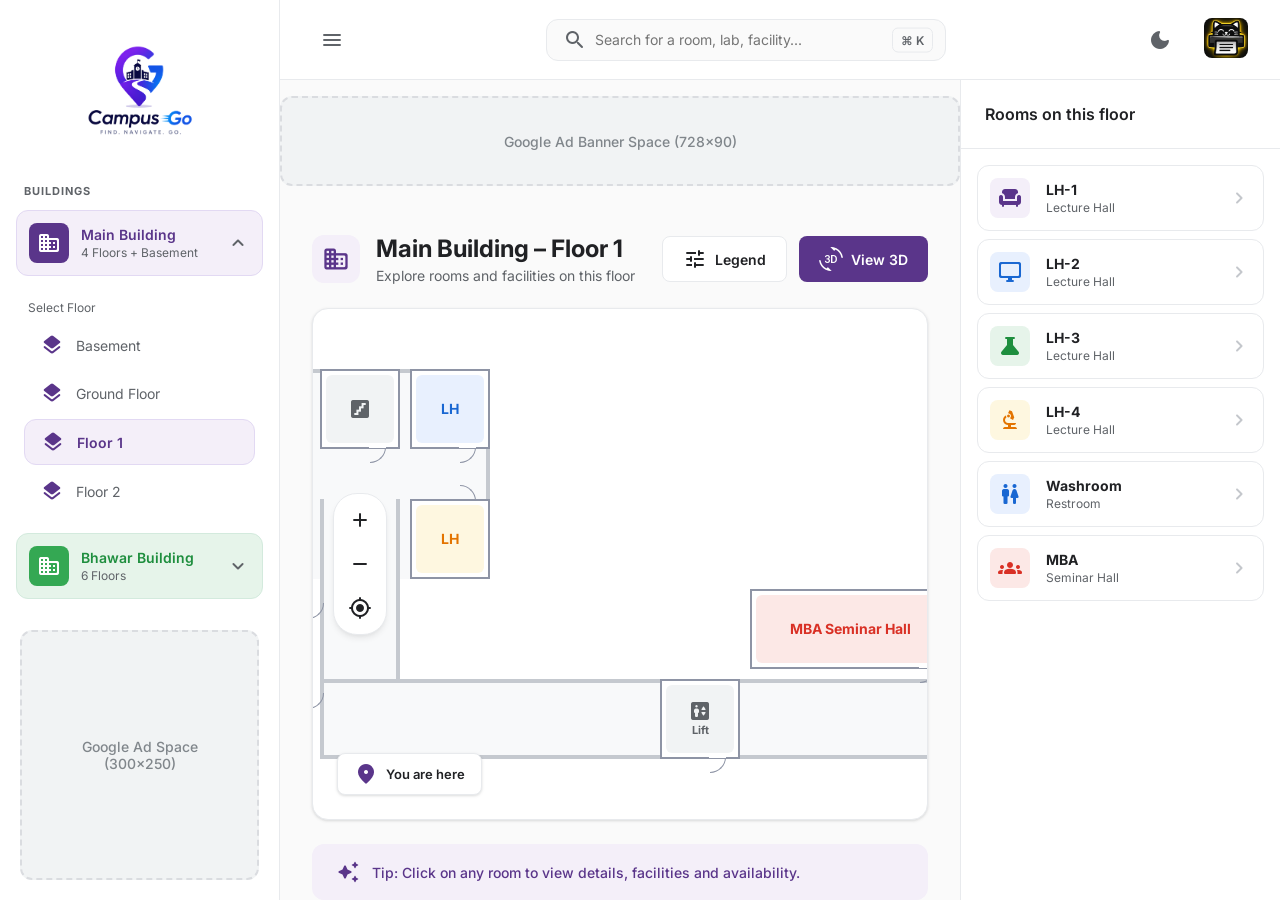
==== commit 74287421: "Fix basement alignment, restrict non-interactive room clicks, add MBA seminar hall, and enable searc" ====
--- a/floor.html
+++ b/floor.html
@@ -40,7 +40,7 @@
               <div class="floor-list-title">Select Floor</div>
               <ul class="floor-list" data-building="Main">
                 <li class="floor-item" data-floor="B">
-                  <span class="material-icons-round floor-icon main-floor-icon">basement</span>
+                  <span class="material-icons-round floor-icon main-floor-icon">layers</span>
                   Basement
                 </li>
                 <li class="floor-item" data-floor="G">
@@ -1026,6 +1026,14 @@
                     <div class="door-x door-r"></div>
                     <div class="room-inner room-neutral">
                       <span class="material-icons-round">stairs</span>
+                    </div>
+                  </div>
+
+                  <!-- MBA Seminar Hall -->
+                  <div class="room" id="m-f1-mba-seminar" data-room-name="MBA Seminar Hall">
+                    <div class="door-x door-b"></div>
+                    <div class="room-inner room-pink">
+                      <span class="room-label">MBA Seminar Hall</span>
                     </div>
                   </div>
                 </div>
--- a/floor.css
+++ b/floor.css
@@ -1371,6 +1371,7 @@
 #m-f1-stair-bot  { grid-column: 1 / 2; grid-row: 5 / 6; z-index: 3; }
 /* Lift is inside the bottom corridor — architecturally correct (lift in corridor zone) */
 #m-f1-lift       { grid-column: 6 / 7; grid-row: 5 / 6; z-index: 3; }
+#m-f1-mba-seminar { grid-column: 7 / 8; grid-row: 4 / 5; z-index: 3; }
 
 /* 2d. Main Building - Floor 2
    Col:  1=80px  2=80px  3=80px  4=30px  5=80px  6=80px  7=100px  8=140px  9=130px
@@ -1750,18 +1751,24 @@
   /* ---- TOPBAR ---- */
   .mobile-only { display: flex !important; }
   .topbar {
-    padding: 0 14px;
-    height: 60px;
-    gap: 0;
-  }
-  /* Hide search on mobile topbar — show only hamburger + brand + avatar */
-  .search-container { display: none; }
+    padding: 10px 14px;
+    height: auto;
+    flex-wrap: wrap;
+    gap: 10px;
+  }
+  #mobile-menu-btn { order: 1; }
+  .mobile-brand { order: 2; display: flex; }
+  .topbar-actions { order: 3; gap: 8px; }
+  .search-container {
+    display: flex !important;
+    width: 100%;
+    order: 4;
+  }
+  .search-shortcut {
+    display: none !important;
+  }
   .partner-logo { display: none; }
   .theme-toggle-btn { display: none !important; }
-  .topbar-actions { gap: 8px; }
-
-  /* Show mobile brand in topbar */
-  .mobile-brand { display: flex; }
 
   /* Show CopyKat logo as circular avatar on mobile */
   .partner-logo { display: flex !important; }
@@ -1988,7 +1995,7 @@
 
 /* Extra small screens */
 @media (max-width: 400px) {
-  .topbar { padding: 0 10px; height: 56px; }
+  .topbar { padding: 8px 10px; height: auto; }
   .view-section { padding: 12px; }
   #view-report { padding-bottom: 84px; }
   .header-text h2 { font-size: 16px; }
